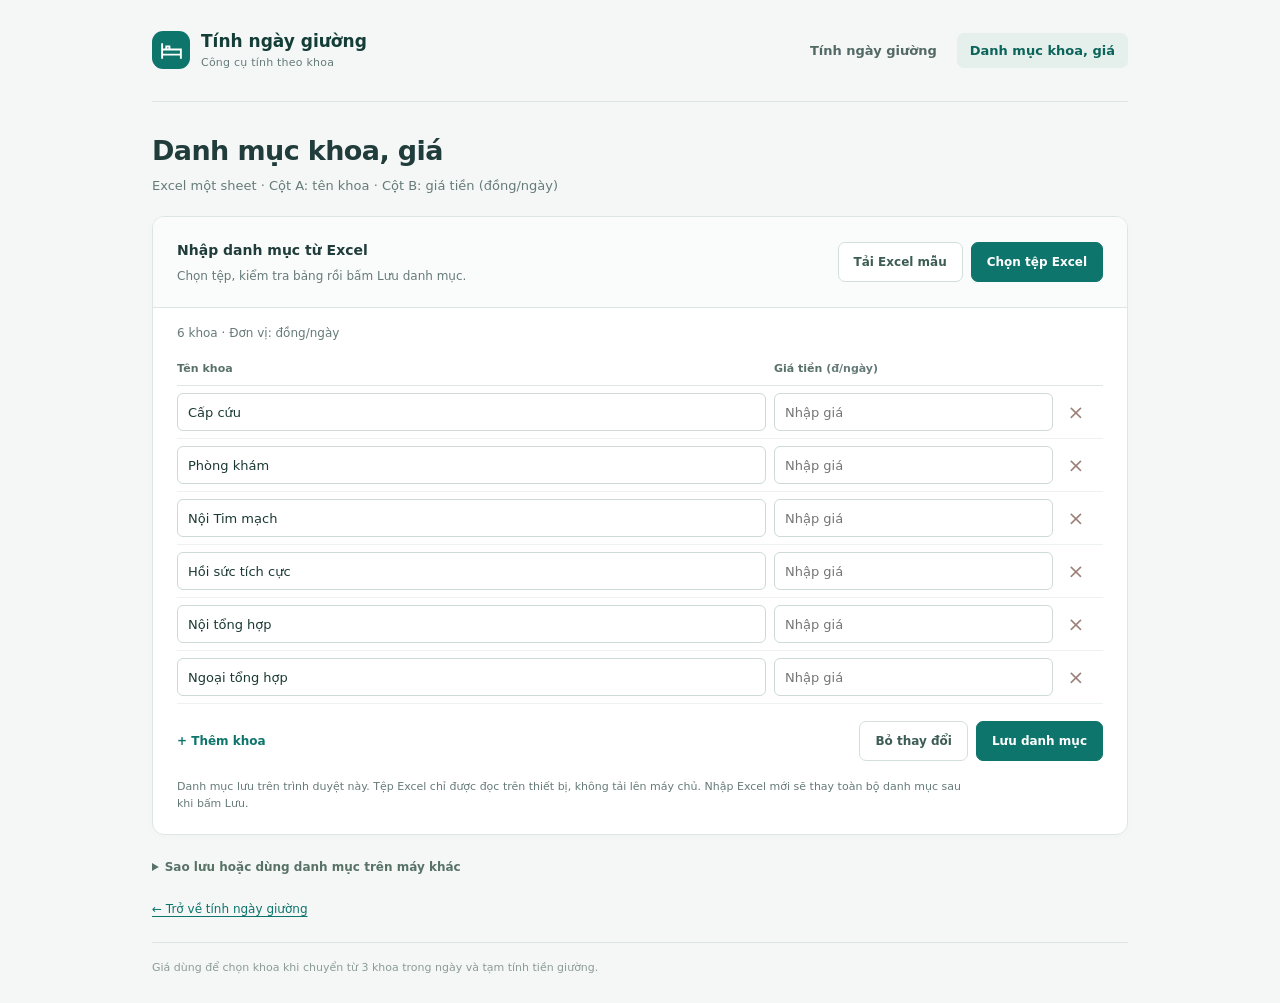
==== danhmuc.html @ 69808737 "Add files via upload" ====
<!doctype html>
<html lang="vi">
<head>
  <meta charset="utf-8"><meta name="viewport" content="width=device-width, initial-scale=1"><meta name="theme-color" content="#0d756b">
  <title>Danh mục khoa, giá · Tính ngày giường</title>
  <link rel="stylesheet" href="style.css">
  <script defer src="danh-muc.js"></script><script defer src="catalog.js"></script>
  <script defer src="xlsx.full.min.js"></script><script defer src="catalog-page.js"></script>
</head>
<body>
<div class="shell">
  <header class="header"><a class="brand" href="index.html"><span class="brand-mark" aria-hidden="true"><svg viewBox="0 0 24 24" fill="none" stroke="currentColor" stroke-width="1.8"><path d="M3 5v15m18-9v9M3 16h18M3 11h18v5M7 8h3v3H7z"/></svg></span><span>Tính ngày giường<small>Công cụ tính theo khoa</small></span></a><nav aria-label="Trang"><a href="index.html">Tính ngày giường</a><a href="danhmuc.html" aria-current="page">Danh mục khoa, giá</a></nav></header>
  <main>
    <div class="page-title"><div><h1>Danh mục khoa, giá</h1><p>Excel một sheet · Cột A: tên khoa · Cột B: giá tiền (đồng/ngày)</p></div></div>
    <section class="card catalog-card" aria-label="Cập nhật danh mục">
      <div class="import-bar"><div><strong>Nhập danh mục từ Excel</strong><p class="muted small">Chọn tệp, kiểm tra bảng rồi bấm Lưu danh mục.</p></div><div class="actions"><button class="btn" id="templateBtn" type="button">Tải Excel mẫu</button><label class="btn primary file-btn" for="excelFile">Chọn tệp Excel<input class="sr-only" id="excelFile" type="file" accept=".xlsx,.xls"></label></div></div>
      <div id="catalogMessage" class="notice" role="status" hidden></div>
      <div class="catalog-info"><span id="catalogCount" class="muted small"></span><span id="unsaved" class="pill warning-pill" hidden>Chưa lưu</span></div>
      <form id="catalogForm" novalidate>
        <table class="catalog-table"><colgroup><col><col class="price-col"><col class="delete-col"></colgroup><thead><tr><th scope="col">Tên khoa</th><th scope="col">Giá tiền <span class="muted">(đ/ngày)</span></th><th><span class="sr-only">Xóa</span></th></tr></thead><tbody id="catalogRows"></tbody></table>
        <div class="catalog-actions"><button type="button" class="text-btn" id="addWardBtn">+ Thêm khoa</button><div class="actions"><button type="button" class="btn" id="revertBtn">Bỏ thay đổi</button><button type="submit" class="btn primary" id="saveCatalogBtn">Lưu danh mục</button></div></div>
      </form>
      <p class="small muted storage-note">Danh mục lưu trên trình duyệt này. Tệp Excel chỉ được đọc trên thiết bị, không tải lên máy chủ. Nhập Excel mới sẽ thay toàn bộ danh mục sau khi bấm Lưu.</p>
    </section>
    <details class="rules sharing"><summary>Sao lưu hoặc dùng danh mục trên máy khác</summary><p>Đổi máy: xuất Excel rồi nhập lại trên máy mới. Muốn mọi người dùng chung trên GitHub Pages: tải “danh-muc.js” và thay tệp cùng tên ở thư mục gốc của repository. Khi cập nhật bản dùng chung, các bản lưu dựa trên danh mục gốc cũ sẽ dùng bản mới.</p><div class="actions"><button id="exportBtn" class="btn small-btn" type="button">Xuất Excel</button><button id="sharedBtn" class="btn small-btn" type="button">Tải danh-muc.js dùng chung</button></div></details>
    <div class="back-row"><a href="index.html">← Trở về tính ngày giường</a></div>
  </main>
  <footer>Giá dùng để chọn khoa khi chuyển từ 3 khoa trong ngày và tạm tính tiền giường.</footer>
</div>
<noscript><p class="notice error">Hãy bật JavaScript để sử dụng trang danh mục.</p></noscript>
</body>
</html>
---- style.css ----
:root{font-family:system-ui,-apple-system,BlinkMacSystemFont,"Segoe UI",sans-serif;color:#203d3b;background:#f5f7f7;font-synthesis:none;--accent:#0d756b;--border:#dce6e4;--muted:#667b78;--soft:#edf6f3;--error:#9f3535}*{box-sizing:border-box}body{margin:0;font-size:15px;line-height:1.5}button,input,select{font:inherit}button,a,input,select{touch-action:manipulation}a{color:var(--accent);text-underline-offset:3px}button{cursor:pointer}[hidden]{display:none!important}.shell{max-width:1040px;margin:0 auto;padding:0 32px}.header{min-height:102px;display:flex;align-items:center;justify-content:space-between;gap:24px;border-bottom:1px solid var(--border)}.brand{display:flex;align-items:center;gap:11px;color:#143d37;text-decoration:none;font-weight:750;font-size:17px;line-height:1.3}.brand small{display:block;color:var(--muted);font-size:11px;font-weight:500;margin-top:4px;letter-spacing:.02em}.brand-mark{display:grid;place-items:center;background:var(--accent);color:white;width:38px;height:38px;border-radius:11px}.brand svg{width:25px;height:25px}.header nav{display:flex;gap:7px;align-items:center;flex-wrap:wrap}.header nav a{text-decoration:none;color:#536966;padding:8px 13px;border-radius:7px;font-size:13px;font-weight:650}.header nav a[aria-current]{background:#e5f0ec;color:#0b645a}main{padding:32px 0 0}.page-title{display:flex;align-items:center;justify-content:space-between;gap:12px;margin-bottom:21px}h1{font-size:27px;letter-spacing:-.6px;line-height:1.25;margin:0 0 8px;font-weight:750}h2{font-size:15px;margin:0;font-weight:750}p{margin:0}.page-title p{font-size:13px;color:var(--muted)}.pill{display:inline-block;background:#e7eeed;color:#526c66;border-radius:5px;padding:4px 9px;font-size:11px;white-space:nowrap;font-weight:650}.card{border:1px solid var(--border);border-radius:12px;background:#fff;box-shadow:0 3px 10px #143d3704;overflow:hidden}.section-head{padding:17px 24px;display:flex;justify-content:space-between;align-items:center;border-bottom:1px solid var(--border);gap:10px}.check{display:flex;gap:8px;align-items:center;color:#516d66;font-size:13px;cursor:pointer}.check input{width:16px;height:16px;accent-color:var(--accent)}.time-grid{display:grid;grid-template-columns:minmax(260px,1.65fr) minmax(115px,.8fr) minmax(155px,1fr);column-gap:20px;padding-left:24px;padding-right:24px}.grid-head{background:#fbfcfc;color:#6a7e79;font-size:11px;font-weight:650;padding-top:9px;padding-bottom:9px;letter-spacing:.04em}.time-row{align-items:center;padding-top:17px;padding-bottom:17px;border-bottom:1px solid #e7edeb;min-height:92px}.row-name{display:flex;align-items:flex-start;flex-direction:column;gap:5px;min-width:0}.row-name>label{font-weight:650;font-size:14px}.row-name small{font-weight:450;color:var(--muted)}.row-name select{max-width:100%;width:100%;font-size:13px;padding:8px 29px 8px 11px;min-height:37px}.row-name .origin-label{display:flex;align-items:center;gap:6px}.origin-label select{display:inline-block;width:auto;font-weight:650;padding-left:8px;background-color:#f4f8f6;min-height:34px}.ward-label{width:100%}.ward-label select{font-weight:450}.date-field{display:block;min-width:0}.date-field>span{display:none}.date-field input{min-width:0;width:100%;font-size:14px;font-variant-numeric:tabular-nums}input,select{color:#1b3933;border:1px solid #cddad6;border-radius:6px;background:#fff;padding:9px 10px;min-height:42px;outline-offset:3px}input:focus-visible,select:focus-visible,button:focus-visible,a:focus-visible,summary:focus-visible,.file-btn:focus-within{outline:3px solid #63b9a7;outline-offset:2px}input:disabled,select:disabled{background:#f1f4f2}input:invalid:not(:placeholder-shown){box-shadow:none}.small{font-size:12px}.muted{color:var(--muted)}.form-bottom{padding:19px 24px;display:flex;align-items:flex-end;justify-content:space-between;gap:22px}.status-field{display:flex;flex-direction:column;gap:5px;max-width:390px;flex:1;font-size:11px;color:var(--muted);font-weight:650}.status-field select{font-size:12px;min-height:40px;max-width:100%}.actions{display:flex;gap:8px;align-items:center;flex-wrap:wrap}.btn{display:inline-flex;align-items:center;justify-content:center;gap:12px;border:1px solid #d3dfdb;background:#fff;color:#3d5d54;padding:9px 15px;border-radius:7px;min-height:40px;font-size:12px;font-weight:650;text-decoration:none;white-space:nowrap}.btn:hover{background:#f3f7f5;border-color:#a9c2b9}.btn.primary{border-color:var(--accent);background:var(--accent);color:white}.btn.primary:hover{background:#086458}.btn:disabled{cursor:wait;opacity:.55}.small-btn{font-size:11px;min-height:33px;padding:6px 11px}.notice{margin:16px 24px;padding:11px 13px;border-radius:7px;background:var(--soft);border:1px solid #d6e8e0;color:#256954;font-size:12px;white-space:pre-line}.notice.error{background:#fff2f0;border-color:#f2d5d1;color:var(--error)}.notice.warning{background:#fff9eb;border-color:#eedfbb;color:#825f1f}.notice a{color:inherit;font-weight:650}#catalogNotice{margin:0 0 16px}.result-card{margin-top:20px;scroll-margin-top:16px}.result-heading{display:flex;justify-content:space-between;align-items:center;padding:20px 24px 14px;gap:16px}.result-heading h2{font-size:17px;margin-bottom:4px}.total{display:flex;align-items:baseline;gap:8px;white-space:nowrap}.total strong{font-size:34px;color:var(--accent);font-weight:750;line-height:1}.total span{font-size:12px;color:var(--muted)}.total-reason{padding:0 24px 17px;color:#576c63;font-size:12px}.result-table{border-collapse:collapse;width:100%;font-size:12px;table-layout:fixed}.result-table th{font-size:10px;letter-spacing:.05em;text-transform:uppercase;font-weight:650;text-align:left;padding:10px 24px;background:#f3f8f5;color:#688177;border-top:1px solid var(--border);border-bottom:1px solid var(--border)}.result-table th:first-child{width:29%}.result-table th:nth-child(2){width:19%}.result-table td{padding:13px 24px;border-bottom:1px solid #e6edeb;vertical-align:top;overflow-wrap:anywhere}.result-table td:nth-child(1){font-weight:650;color:#2e4a41}.result-table td:nth-child(2){color:#0e705d;font-weight:750;white-space:normal}.result-table td:nth-child(3){color:#647970;font-size:12px}.result-table .pending-number{color:#8b671f}.result-table td small{display:block;font-size:10px;margin-top:3px;color:var(--muted);font-weight:450}.result-bottom{padding:14px 24px;display:flex;align-items:center;justify-content:space-between;gap:18px}.result-bottom p{max-width:65%}#copyStatus{margin:0 24px 12px;color:var(--accent)}.detail-box{margin:0 24px 17px;border-top:1px dashed var(--border);padding-top:12px}summary{cursor:pointer;font-size:12px;font-weight:600;color:#587268}details[open]>summary{margin-bottom:12px}.table-scroll{overflow-x:auto}.day-table{border-collapse:collapse;font-size:10px;width:100%;min-width:640px}.day-table th{text-align:left;color:var(--muted);font-weight:600}.day-table td,.day-table th{padding:7px 8px;border-bottom:1px solid var(--border);vertical-align:top}.day-table td:last-child{max-width:350px}.rules{margin:23px 0;color:var(--muted);font-size:12px}.rules p{margin:10px 0;line-height:1.75}.rules .actions{margin-top:12px}footer{border-top:1px solid var(--border);padding:17px 0 26px;color:#8b9b95;font-size:11px}.import-bar{display:flex;align-items:center;justify-content:space-between;gap:20px;padding:22px 24px;border-bottom:1px solid var(--border);background:#fafcfb}.import-bar strong{font-size:14px}.import-bar p{margin-top:5px}.file-btn{cursor:pointer;position:relative}.catalog-info{padding:15px 24px 10px;display:flex;justify-content:space-between;align-items:center;min-height:45px}.warning-pill{background:#fff5dc;color:#916c1f}.catalog-table{border-collapse:collapse;width:calc(100% - 48px);margin:0 24px;table-layout:fixed}.catalog-table th{text-align:left;font-size:11px;color:#587268;font-weight:650;padding:8px 8px 8px 0;border-bottom:1px solid var(--border)}.catalog-table td{padding:7px 8px 7px 0;border-bottom:1px solid #edf1ef}.catalog-table input{width:100%;min-width:0;font-size:13px;min-height:38px;padding:8px 10px}.price-col{width:31%}.delete-col{width:42px}.delete-btn{border:0;background:transparent;color:#9a8078;font-size:20px;min-width:30px;min-height:36px;border-radius:5px}.delete-btn:hover{background:#fff0ec;color:#9c3f2e}.catalog-actions{display:flex;justify-content:space-between;gap:15px;padding:17px 24px 18px;align-items:center}.text-btn{background:none;border:0;padding:7px 0;color:var(--accent);font-size:12px;font-weight:650}.storage-note{padding:0 24px 22px;font-size:11px;max-width:850px}.back-row{margin:24px 0;font-size:12px}.sr-only{position:absolute!important;width:1px;height:1px;padding:0;margin:-1px;overflow:hidden;clip:rect(0,0,0,0);white-space:nowrap;border:0}.error-row input{border-color:#c77463}
@media(max-width:720px){.shell{padding:0 18px}.header{min-height:unset;padding:20px 0 14px;flex-direction:column;align-items:flex-start;gap:17px}.header nav{width:100%;gap:5px}.header nav a{flex:1;text-align:center;font-size:12px;padding:9px 7px}.brand{font-size:16px}.brand small{font-size:10px}.brand-mark{width:34px;height:34px;border-radius:9px}main{padding-top:24px}h1{font-size:24px}.page-title{margin-bottom:18px}.page-title p{font-size:12px}.page-title .pill{display:none}.section-head{padding:15px 17px}.check{font-size:11px}.time-grid{padding-left:17px;padding-right:17px;column-gap:10px;grid-template-columns:minmax(100px,.8fr) minmax(165px,1.2fr)}.grid-head{display:none}.time-row{padding-top:17px;padding-bottom:17px;row-gap:11px}.row-name{grid-column:1 / -1;display:flex;flex-direction:row;flex-wrap:wrap;align-items:center;gap:8px}.row-name>label{font-size:13px}.row-name>select,.ward-label{width:auto;flex:1;min-width:140px;max-width:100%}.row-name select{font-size:12px}.row-name>.muted{font-size:10px}.date-field>span{display:block;color:var(--muted);font-size:10px;margin-bottom:5px}.date-field input{font-size:13px;min-height:43px;padding:8px}.form-bottom{padding:17px;flex-direction:column;align-items:stretch;gap:16px}.status-field{max-width:100%}.form-bottom>.actions{justify-content:flex-end}.form-bottom .primary{flex:1}.notice{margin:12px 17px}.result-heading{padding:18px 17px 12px}.result-heading h2{font-size:16px}.result-heading .small{font-size:10px}.total{gap:5px}.total strong{font-size:30px}.total span{font-size:10px}.total-reason{padding:0 17px 15px;font-size:11px}.result-table th{padding:9px 10px;font-size:9px}.result-table th:first-child{padding-left:17px;width:27%}.result-table th:nth-child(2){width:24%}.result-table td{padding:12px 10px;font-size:11px}.result-table td:first-child{padding-left:17px}.result-table td:nth-child(3){padding-right:17px;font-size:10px}.result-table td small{font-size:9px}.result-bottom{padding:15px 17px;flex-wrap:wrap;gap:12px}.result-bottom p{max-width:100%;font-size:10px}.result-bottom .actions{margin-left:auto}.detail-box{margin:0 17px 16px}#copyStatus{margin-left:17px}.rules{font-size:11px;line-height:1.7}.import-bar{padding:18px 17px;flex-direction:column;align-items:stretch;gap:13px}.import-bar .actions{flex-wrap:nowrap}.import-bar .actions>*{flex:1}.import-bar .btn{font-size:11px;padding:9px 11px}.catalog-info{padding:14px 17px 8px}.catalog-table{width:calc(100% - 34px);margin:0 17px}.catalog-table th{font-size:10px}.catalog-table th .muted{display:block;font-size:9px}.catalog-table input{font-size:12px;padding:8px}.price-col{width:34%}.delete-col{width:29px}.delete-btn{min-width:24px}.catalog-actions{padding:16px 17px;gap:8px}.catalog-actions .btn{padding:8px 11px;font-size:11px}.storage-note{padding:0 17px 18px;font-size:10px}footer{font-size:10px}.back-row{font-size:11px}}
@media print{body{background:#fff;color:#000;font-size:11px}.shell{max-width:100%;padding:0}.header{padding:0 0 12px;min-height:60px}.header nav,.page-title .pill,.check,.form-bottom .actions,.result-bottom .actions,.rules,footer,#copyStatus,.notice.error{display:none!important}main{padding-top:15px}.page-title{margin-bottom:12px}h1{font-size:22px}.card{box-shadow:none;border-radius:0;break-inside:avoid}.section-head{padding:10px 14px}.time-row{min-height:65px;padding-top:10px;padding-bottom:10px}.time-grid{padding-left:14px;padding-right:14px;grid-template-columns:1.65fr .8fr 1fr}.date-field>span{display:none}input,select{border:0;padding:3px!important;min-height:25px!important;color:#000!important;background:#fff!important;appearance:none}.form-bottom{padding:10px 14px;display:block}.status-field{max-width:100%}.row-name select{font-size:12px}.result-card{margin-top:15px}.result-heading{padding:12px 14px}.total-reason{padding-left:14px}.result-table th,.result-table td{padding:8px 14px}.result-bottom{padding:10px 14px}.detail-box{margin:0 14px 12px}.day-table{min-width:0}.table-scroll{overflow:visible}.day-table td,.day-table th{font-size:9px}.brand-mark{print-color-adjust:exact}.notice.warning{print-color-adjust:exact}.grid-head{display:grid}}
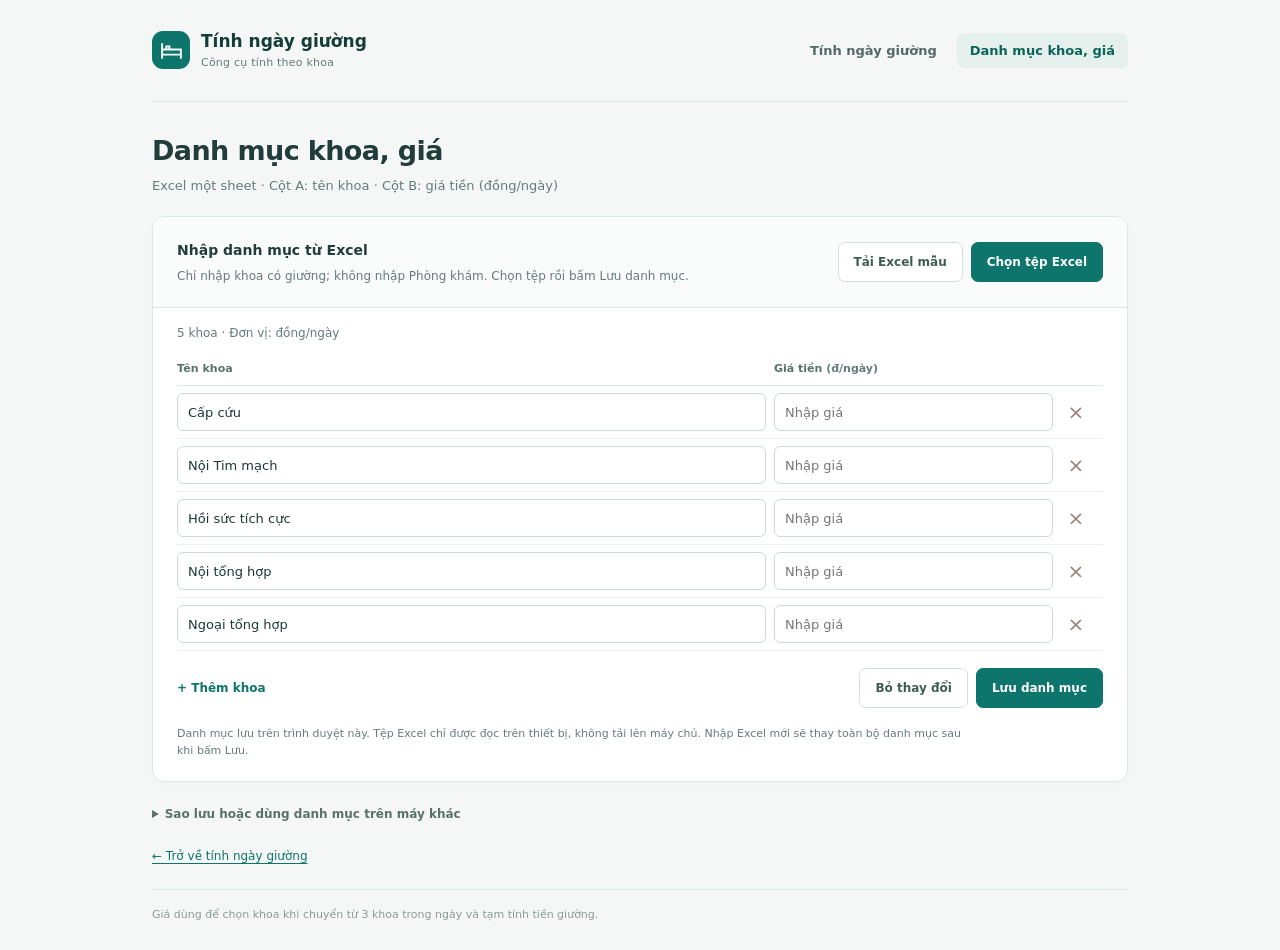
==== commit 1b56ebb0: "Add files via upload" ====
--- a/danhmuc.html
+++ b/danhmuc.html
@@ -3,9 +3,9 @@
 <head>
   <meta charset="utf-8"><meta name="viewport" content="width=device-width, initial-scale=1"><meta name="theme-color" content="#0d756b">
   <title>Danh mục khoa, giá · Tính ngày giường</title>
-  <link rel="stylesheet" href="style.css">
-  <script defer src="danh-muc.js"></script><script defer src="catalog.js"></script>
-  <script defer src="xlsx.full.min.js"></script><script defer src="catalog-page.js"></script>
+  <link rel="stylesheet" href="style.css?v=2.1.0">
+  <script defer src="danh-muc.js?v=2.1.0"></script><script defer src="catalog.js?v=2.1.0"></script>
+  <script defer src="xlsx.full.min.js?v=2.1.0"></script><script defer src="catalog-page.js?v=2.1.0"></script>
 </head>
 <body>
 <div class="shell">
@@ -13,7 +13,7 @@
   <main>
     <div class="page-title"><div><h1>Danh mục khoa, giá</h1><p>Excel một sheet · Cột A: tên khoa · Cột B: giá tiền (đồng/ngày)</p></div></div>
     <section class="card catalog-card" aria-label="Cập nhật danh mục">
-      <div class="import-bar"><div><strong>Nhập danh mục từ Excel</strong><p class="muted small">Chọn tệp, kiểm tra bảng rồi bấm Lưu danh mục.</p></div><div class="actions"><button class="btn" id="templateBtn" type="button">Tải Excel mẫu</button><label class="btn primary file-btn" for="excelFile">Chọn tệp Excel<input class="sr-only" id="excelFile" type="file" accept=".xlsx,.xls"></label></div></div>
+      <div class="import-bar"><div><strong>Nhập danh mục từ Excel</strong><p class="muted small">Chỉ nhập khoa có giường; không nhập Phòng khám. Chọn tệp rồi bấm Lưu danh mục.</p></div><div class="actions"><button class="btn" id="templateBtn" type="button">Tải Excel mẫu</button><label class="btn primary file-btn" for="excelFile">Chọn tệp Excel<input class="sr-only" id="excelFile" type="file" accept=".xlsx,.xls"></label></div></div>
       <div id="catalogMessage" class="notice" role="status" hidden></div>
       <div class="catalog-info"><span id="catalogCount" class="muted small"></span><span id="unsaved" class="pill warning-pill" hidden>Chưa lưu</span></div>
       <form id="catalogForm" novalidate>
--- a/style.css
+++ b/style.css
@@ -1,3 +1,5 @@
 :root{font-family:system-ui,-apple-system,BlinkMacSystemFont,"Segoe UI",sans-serif;color:#203d3b;background:#f5f7f7;font-synthesis:none;--accent:#0d756b;--border:#dce6e4;--muted:#667b78;--soft:#edf6f3;--error:#9f3535}*{box-sizing:border-box}body{margin:0;font-size:15px;line-height:1.5}button,input,select{font:inherit}button,a,input,select{touch-action:manipulation}a{color:var(--accent);text-underline-offset:3px}button{cursor:pointer}[hidden]{display:none!important}.shell{max-width:1040px;margin:0 auto;padding:0 32px}.header{min-height:102px;display:flex;align-items:center;justify-content:space-between;gap:24px;border-bottom:1px solid var(--border)}.brand{display:flex;align-items:center;gap:11px;color:#143d37;text-decoration:none;font-weight:750;font-size:17px;line-height:1.3}.brand small{display:block;color:var(--muted);font-size:11px;font-weight:500;margin-top:4px;letter-spacing:.02em}.brand-mark{display:grid;place-items:center;background:var(--accent);color:white;width:38px;height:38px;border-radius:11px}.brand svg{width:25px;height:25px}.header nav{display:flex;gap:7px;align-items:center;flex-wrap:wrap}.header nav a{text-decoration:none;color:#536966;padding:8px 13px;border-radius:7px;font-size:13px;font-weight:650}.header nav a[aria-current]{background:#e5f0ec;color:#0b645a}main{padding:32px 0 0}.page-title{display:flex;align-items:center;justify-content:space-between;gap:12px;margin-bottom:21px}h1{font-size:27px;letter-spacing:-.6px;line-height:1.25;margin:0 0 8px;font-weight:750}h2{font-size:15px;margin:0;font-weight:750}p{margin:0}.page-title p{font-size:13px;color:var(--muted)}.pill{display:inline-block;background:#e7eeed;color:#526c66;border-radius:5px;padding:4px 9px;font-size:11px;white-space:nowrap;font-weight:650}.card{border:1px solid var(--border);border-radius:12px;background:#fff;box-shadow:0 3px 10px #143d3704;overflow:hidden}.section-head{padding:17px 24px;display:flex;justify-content:space-between;align-items:center;border-bottom:1px solid var(--border);gap:10px}.check{display:flex;gap:8px;align-items:center;color:#516d66;font-size:13px;cursor:pointer}.check input{width:16px;height:16px;accent-color:var(--accent)}.time-grid{display:grid;grid-template-columns:minmax(260px,1.65fr) minmax(115px,.8fr) minmax(155px,1fr);column-gap:20px;padding-left:24px;padding-right:24px}.grid-head{background:#fbfcfc;color:#6a7e79;font-size:11px;font-weight:650;padding-top:9px;padding-bottom:9px;letter-spacing:.04em}.time-row{align-items:center;padding-top:17px;padding-bottom:17px;border-bottom:1px solid #e7edeb;min-height:92px}.row-name{display:flex;align-items:flex-start;flex-direction:column;gap:5px;min-width:0}.row-name>label{font-weight:650;font-size:14px}.row-name small{font-weight:450;color:var(--muted)}.row-name select{max-width:100%;width:100%;font-size:13px;padding:8px 29px 8px 11px;min-height:37px}.row-name .origin-label{display:flex;align-items:center;gap:6px}.origin-label select{display:inline-block;width:auto;font-weight:650;padding-left:8px;background-color:#f4f8f6;min-height:34px}.ward-label{width:100%}.ward-label select{font-weight:450}.date-field{display:block;min-width:0}.date-field>span{display:none}.date-field input{min-width:0;width:100%;font-size:14px;font-variant-numeric:tabular-nums}input,select{color:#1b3933;border:1px solid #cddad6;border-radius:6px;background:#fff;padding:9px 10px;min-height:42px;outline-offset:3px}input:focus-visible,select:focus-visible,button:focus-visible,a:focus-visible,summary:focus-visible,.file-btn:focus-within{outline:3px solid #63b9a7;outline-offset:2px}input:disabled,select:disabled{background:#f1f4f2}input:invalid:not(:placeholder-shown){box-shadow:none}.small{font-size:12px}.muted{color:var(--muted)}.form-bottom{padding:19px 24px;display:flex;align-items:flex-end;justify-content:space-between;gap:22px}.status-field{display:flex;flex-direction:column;gap:5px;max-width:390px;flex:1;font-size:11px;color:var(--muted);font-weight:650}.status-field select{font-size:12px;min-height:40px;max-width:100%}.actions{display:flex;gap:8px;align-items:center;flex-wrap:wrap}.btn{display:inline-flex;align-items:center;justify-content:center;gap:12px;border:1px solid #d3dfdb;background:#fff;color:#3d5d54;padding:9px 15px;border-radius:7px;min-height:40px;font-size:12px;font-weight:650;text-decoration:none;white-space:nowrap}.btn:hover{background:#f3f7f5;border-color:#a9c2b9}.btn.primary{border-color:var(--accent);background:var(--accent);color:white}.btn.primary:hover{background:#086458}.btn:disabled{cursor:wait;opacity:.55}.small-btn{font-size:11px;min-height:33px;padding:6px 11px}.notice{margin:16px 24px;padding:11px 13px;border-radius:7px;background:var(--soft);border:1px solid #d6e8e0;color:#256954;font-size:12px;white-space:pre-line}.notice.error{background:#fff2f0;border-color:#f2d5d1;color:var(--error)}.notice.warning{background:#fff9eb;border-color:#eedfbb;color:#825f1f}.notice a{color:inherit;font-weight:650}#catalogNotice{margin:0 0 16px}.result-card{margin-top:20px;scroll-margin-top:16px}.result-heading{display:flex;justify-content:space-between;align-items:center;padding:20px 24px 14px;gap:16px}.result-heading h2{font-size:17px;margin-bottom:4px}.total{display:flex;align-items:baseline;gap:8px;white-space:nowrap}.total strong{font-size:34px;color:var(--accent);font-weight:750;line-height:1}.total span{font-size:12px;color:var(--muted)}.total-reason{padding:0 24px 17px;color:#576c63;font-size:12px}.result-table{border-collapse:collapse;width:100%;font-size:12px;table-layout:fixed}.result-table th{font-size:10px;letter-spacing:.05em;text-transform:uppercase;font-weight:650;text-align:left;padding:10px 24px;background:#f3f8f5;color:#688177;border-top:1px solid var(--border);border-bottom:1px solid var(--border)}.result-table th:first-child{width:29%}.result-table th:nth-child(2){width:19%}.result-table td{padding:13px 24px;border-bottom:1px solid #e6edeb;vertical-align:top;overflow-wrap:anywhere}.result-table td:nth-child(1){font-weight:650;color:#2e4a41}.result-table td:nth-child(2){color:#0e705d;font-weight:750;white-space:normal}.result-table td:nth-child(3){color:#647970;font-size:12px}.result-table .pending-number{color:#8b671f}.result-table td small{display:block;font-size:10px;margin-top:3px;color:var(--muted);font-weight:450}.result-bottom{padding:14px 24px;display:flex;align-items:center;justify-content:space-between;gap:18px}.result-bottom p{max-width:65%}#copyStatus{margin:0 24px 12px;color:var(--accent)}.detail-box{margin:0 24px 17px;border-top:1px dashed var(--border);padding-top:12px}summary{cursor:pointer;font-size:12px;font-weight:600;color:#587268}details[open]>summary{margin-bottom:12px}.table-scroll{overflow-x:auto}.day-table{border-collapse:collapse;font-size:10px;width:100%;min-width:640px}.day-table th{text-align:left;color:var(--muted);font-weight:600}.day-table td,.day-table th{padding:7px 8px;border-bottom:1px solid var(--border);vertical-align:top}.day-table td:last-child{max-width:350px}.rules{margin:23px 0;color:var(--muted);font-size:12px}.rules p{margin:10px 0;line-height:1.75}.rules .actions{margin-top:12px}footer{border-top:1px solid var(--border);padding:17px 0 26px;color:#8b9b95;font-size:11px}.import-bar{display:flex;align-items:center;justify-content:space-between;gap:20px;padding:22px 24px;border-bottom:1px solid var(--border);background:#fafcfb}.import-bar strong{font-size:14px}.import-bar p{margin-top:5px}.file-btn{cursor:pointer;position:relative}.catalog-info{padding:15px 24px 10px;display:flex;justify-content:space-between;align-items:center;min-height:45px}.warning-pill{background:#fff5dc;color:#916c1f}.catalog-table{border-collapse:collapse;width:calc(100% - 48px);margin:0 24px;table-layout:fixed}.catalog-table th{text-align:left;font-size:11px;color:#587268;font-weight:650;padding:8px 8px 8px 0;border-bottom:1px solid var(--border)}.catalog-table td{padding:7px 8px 7px 0;border-bottom:1px solid #edf1ef}.catalog-table input{width:100%;min-width:0;font-size:13px;min-height:38px;padding:8px 10px}.price-col{width:31%}.delete-col{width:42px}.delete-btn{border:0;background:transparent;color:#9a8078;font-size:20px;min-width:30px;min-height:36px;border-radius:5px}.delete-btn:hover{background:#fff0ec;color:#9c3f2e}.catalog-actions{display:flex;justify-content:space-between;gap:15px;padding:17px 24px 18px;align-items:center}.text-btn{background:none;border:0;padding:7px 0;color:var(--accent);font-size:12px;font-weight:650}.storage-note{padding:0 24px 22px;font-size:11px;max-width:850px}.back-row{margin:24px 0;font-size:12px}.sr-only{position:absolute!important;width:1px;height:1px;padding:0;margin:-1px;overflow:hidden;clip:rect(0,0,0,0);white-space:nowrap;border:0}.error-row input{border-color:#c77463}
 @media(max-width:720px){.shell{padding:0 18px}.header{min-height:unset;padding:20px 0 14px;flex-direction:column;align-items:flex-start;gap:17px}.header nav{width:100%;gap:5px}.header nav a{flex:1;text-align:center;font-size:12px;padding:9px 7px}.brand{font-size:16px}.brand small{font-size:10px}.brand-mark{width:34px;height:34px;border-radius:9px}main{padding-top:24px}h1{font-size:24px}.page-title{margin-bottom:18px}.page-title p{font-size:12px}.page-title .pill{display:none}.section-head{padding:15px 17px}.check{font-size:11px}.time-grid{padding-left:17px;padding-right:17px;column-gap:10px;grid-template-columns:minmax(100px,.8fr) minmax(165px,1.2fr)}.grid-head{display:none}.time-row{padding-top:17px;padding-bottom:17px;row-gap:11px}.row-name{grid-column:1 / -1;display:flex;flex-direction:row;flex-wrap:wrap;align-items:center;gap:8px}.row-name>label{font-size:13px}.row-name>select,.ward-label{width:auto;flex:1;min-width:140px;max-width:100%}.row-name select{font-size:12px}.row-name>.muted{font-size:10px}.date-field>span{display:block;color:var(--muted);font-size:10px;margin-bottom:5px}.date-field input{font-size:13px;min-height:43px;padding:8px}.form-bottom{padding:17px;flex-direction:column;align-items:stretch;gap:16px}.status-field{max-width:100%}.form-bottom>.actions{justify-content:flex-end}.form-bottom .primary{flex:1}.notice{margin:12px 17px}.result-heading{padding:18px 17px 12px}.result-heading h2{font-size:16px}.result-heading .small{font-size:10px}.total{gap:5px}.total strong{font-size:30px}.total span{font-size:10px}.total-reason{padding:0 17px 15px;font-size:11px}.result-table th{padding:9px 10px;font-size:9px}.result-table th:first-child{padding-left:17px;width:27%}.result-table th:nth-child(2){width:24%}.result-table td{padding:12px 10px;font-size:11px}.result-table td:first-child{padding-left:17px}.result-table td:nth-child(3){padding-right:17px;font-size:10px}.result-table td small{font-size:9px}.result-bottom{padding:15px 17px;flex-wrap:wrap;gap:12px}.result-bottom p{max-width:100%;font-size:10px}.result-bottom .actions{margin-left:auto}.detail-box{margin:0 17px 16px}#copyStatus{margin-left:17px}.rules{font-size:11px;line-height:1.7}.import-bar{padding:18px 17px;flex-direction:column;align-items:stretch;gap:13px}.import-bar .actions{flex-wrap:nowrap}.import-bar .actions>*{flex:1}.import-bar .btn{font-size:11px;padding:9px 11px}.catalog-info{padding:14px 17px 8px}.catalog-table{width:calc(100% - 34px);margin:0 17px}.catalog-table th{font-size:10px}.catalog-table th .muted{display:block;font-size:9px}.catalog-table input{font-size:12px;padding:8px}.price-col{width:34%}.delete-col{width:29px}.delete-btn{min-width:24px}.catalog-actions{padding:16px 17px;gap:8px}.catalog-actions .btn{padding:8px 11px;font-size:11px}.storage-note{padding:0 17px 18px;font-size:10px}footer{font-size:10px}.back-row{font-size:11px}}
 @media print{body{background:#fff;color:#000;font-size:11px}.shell{max-width:100%;padding:0}.header{padding:0 0 12px;min-height:60px}.header nav,.page-title .pill,.check,.form-bottom .actions,.result-bottom .actions,.rules,footer,#copyStatus,.notice.error{display:none!important}main{padding-top:15px}.page-title{margin-bottom:12px}h1{font-size:22px}.card{box-shadow:none;border-radius:0;break-inside:avoid}.section-head{padding:10px 14px}.time-row{min-height:65px;padding-top:10px;padding-bottom:10px}.time-grid{padding-left:14px;padding-right:14px;grid-template-columns:1.65fr .8fr 1fr}.date-field>span{display:none}input,select{border:0;padding:3px!important;min-height:25px!important;color:#000!important;background:#fff!important;appearance:none}.form-bottom{padding:10px 14px;display:block}.status-field{max-width:100%}.row-name select{font-size:12px}.result-card{margin-top:15px}.result-heading{padding:12px 14px}.total-reason{padding-left:14px}.result-table th,.result-table td{padding:8px 14px}.result-bottom{padding:10px 14px}.detail-box{margin:0 14px 12px}.day-table{min-width:0}.table-scroll{overflow:visible}.day-table td,.day-table th{font-size:9px}.brand-mark{print-color-adjust:exact}.notice.warning{print-color-adjust:exact}.grid-head{display:grid}}
+
+.clock-hint{padding:9px 24px;color:var(--muted);font-size:11px;border-bottom:1px solid var(--border);background:#fbfcfc}.clock-input{font-variant-numeric:tabular-nums;letter-spacing:.04em}.clock-input::placeholder{color:#8a9c95;letter-spacing:.03em}@media(max-width:720px){.clock-hint{padding:9px 17px;font-size:10px}}@media print{.clock-hint{display:none}}
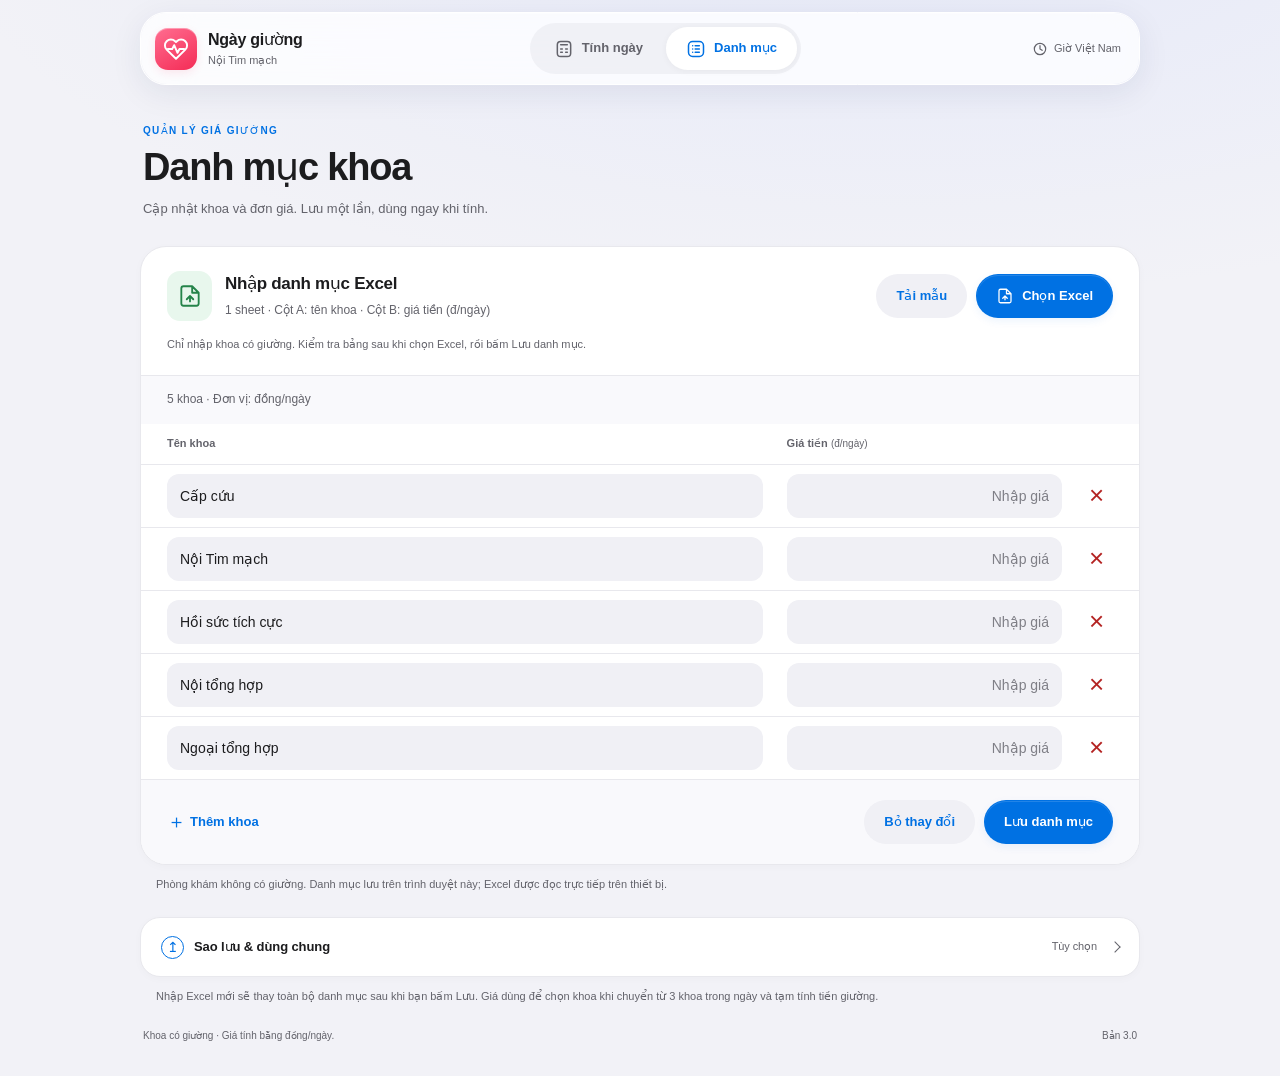
==== commit 3fddb8f3: "Add files via upload" ====
--- a/danhmuc.html
+++ b/danhmuc.html
@@ -1,31 +1,58 @@
 <!doctype html>
 <html lang="vi">
 <head>
-  <meta charset="utf-8"><meta name="viewport" content="width=device-width, initial-scale=1"><meta name="theme-color" content="#0d756b">
-  <title>Danh mục khoa, giá · Tính ngày giường</title>
-  <link rel="stylesheet" href="style.css?v=2.1.0">
-  <script defer src="danh-muc.js?v=2.1.0"></script><script defer src="catalog.js?v=2.1.0"></script>
-  <script defer src="xlsx.full.min.js?v=2.1.0"></script><script defer src="catalog-page.js?v=2.1.0"></script>
+  <meta charset="utf-8">
+  <meta name="viewport" content="width=device-width, initial-scale=1, viewport-fit=cover">
+  <meta name="color-scheme" content="light dark">
+  <meta name="theme-color" content="#f2f2f7" media="(prefers-color-scheme: light)">
+  <meta name="theme-color" content="#000000" media="(prefers-color-scheme: dark)">
+  <meta name="apple-mobile-web-app-capable" content="yes">
+  <meta name="apple-mobile-web-app-title" content="Ngày giường">
+  <title>Danh mục khoa · Ngày giường</title>
+  <meta name="description" content="Cập nhật danh mục khoa có giường và đơn giá bằng Excel một sheet, hai cột.">
+  <link rel="icon" href="icon.svg" type="image/svg+xml">
+  <link rel="stylesheet" href="style.css?v=3.0.0">
+  <script defer src="danh-muc.js?v=3.0.0"></script>
+  <script defer src="catalog.js?v=3.0.0"></script>
+  <script defer src="xlsx.full.min.js?v=3.0.0"></script>
+  <script defer src="catalog-page.js?v=3.0.0"></script>
 </head>
 <body>
+<a class="skip-link" href="#main">Đến nội dung chính</a>
 <div class="shell">
-  <header class="header"><a class="brand" href="index.html"><span class="brand-mark" aria-hidden="true"><svg viewBox="0 0 24 24" fill="none" stroke="currentColor" stroke-width="1.8"><path d="M3 5v15m18-9v9M3 16h18M3 11h18v5M7 8h3v3H7z"/></svg></span><span>Tính ngày giường<small>Công cụ tính theo khoa</small></span></a><nav aria-label="Trang"><a href="index.html">Tính ngày giường</a><a href="danhmuc.html" aria-current="page">Danh mục khoa, giá</a></nav></header>
-  <main>
-    <div class="page-title"><div><h1>Danh mục khoa, giá</h1><p>Excel một sheet · Cột A: tên khoa · Cột B: giá tiền (đồng/ngày)</p></div></div>
-    <section class="card catalog-card" aria-label="Cập nhật danh mục">
-      <div class="import-bar"><div><strong>Nhập danh mục từ Excel</strong><p class="muted small">Chỉ nhập khoa có giường; không nhập Phòng khám. Chọn tệp rồi bấm Lưu danh mục.</p></div><div class="actions"><button class="btn" id="templateBtn" type="button">Tải Excel mẫu</button><label class="btn primary file-btn" for="excelFile">Chọn tệp Excel<input class="sr-only" id="excelFile" type="file" accept=".xlsx,.xls"></label></div></div>
+  <header class="header">
+    <a class="brand" href="index.html"><span class="brand-mark"><svg viewBox="0 0 24 24" fill="none" stroke="currentColor" stroke-width="1.8" stroke-linecap="round" stroke-linejoin="round" aria-hidden="true"><path d="M20.6 4.8a5.5 5.5 0 0 0-7.8 0L12 5.6l-.8-.8a5.5 5.5 0 0 0-7.8 7.8L12 21l8.6-8.4a5.5 5.5 0 0 0 0-7.8Z"/><path d="M4.5 12h4l1.8-3.5 3.1 7 1.8-3.5h4.3"/></svg></span><span>Ngày giường<small>Nội Tim mạch</small></span></a>
+    <nav class="tab-bar" aria-label="Trang"><a href="index.html"><svg viewBox="0 0 24 24" fill="none" stroke="currentColor" stroke-width="1.8" stroke-linecap="round" stroke-linejoin="round" aria-hidden="true"><rect x="4" y="3" width="16" height="18" rx="4"/><path d="M8 7h8M8 12h2m4 0h2m-8 4h2m4 0h2"/></svg><span>Tính ngày</span></a><a href="danhmuc.html" aria-current="page"><svg viewBox="0 0 24 24" fill="none" stroke="currentColor" stroke-width="1.8" stroke-linecap="round" stroke-linejoin="round" aria-hidden="true"><rect x="3" y="3" width="18" height="18" rx="5"/><path d="M8 8h.01M11 8h5M8 12h.01M11 12h5M8 16h.01M11 16h5"/></svg><span>Danh mục</span></a></nav>
+    <span class="header-status"><svg viewBox="0 0 24 24" fill="none" stroke="currentColor" stroke-width="1.8" stroke-linecap="round" stroke-linejoin="round" aria-hidden="true"><circle cx="12" cy="12" r="8.5"/><path d="M12 7v5l3.2 2"/></svg><span>Giờ Việt Nam</span></span>
+  </header>
+  <main id="main">
+    <div class="page-title"><div><p class="eyebrow">QUẢN LÝ GIÁ GIƯỜNG</p><h1>Danh mục khoa</h1><p>Cập nhật khoa và đơn giá. Lưu một lần, dùng ngay khi tính.</p></div></div>
+    <section class="card catalog-card" aria-labelledby="importTitle">
+      <div class="import-bar">
+        <div class="import-intro"><span class="import-icon"><svg viewBox="0 0 24 24" fill="none" stroke="currentColor" stroke-width="1.7" stroke-linecap="round" stroke-linejoin="round" aria-hidden="true"><path d="M14 3H6a2 2 0 0 0-2 2v14a2 2 0 0 0 2 2h12a2 2 0 0 0 2-2V9Zm0 0v6h6M12 17v-5m-3 3 3-3 3 3"/></svg></span><div><h2 id="importTitle">Nhập danh mục Excel</h2><p class="muted small">1 sheet · Cột A: tên khoa · Cột B: giá tiền (đ/ngày)</p></div></div>
+        <div class="actions"><button class="btn" id="templateBtn" type="button">Tải mẫu</button><label class="btn primary file-btn" for="excelFile"><svg viewBox="0 0 24 24" fill="none" stroke="currentColor" stroke-width="1.7" stroke-linecap="round" stroke-linejoin="round" aria-hidden="true"><path d="M14 3H6a2 2 0 0 0-2 2v14a2 2 0 0 0 2 2h12a2 2 0 0 0 2-2V9Zm0 0v6h6M12 17v-5m-3 3 3-3 3 3"/></svg>Chọn Excel<input class="sr-only" id="excelFile" type="file" accept=".xlsx,.xls"></label></div>
+      </div>
+      <p class="import-note">Chỉ nhập khoa có giường. Kiểm tra bảng sau khi chọn Excel, rồi bấm Lưu danh mục.</p>
       <div id="catalogMessage" class="notice" role="status" hidden></div>
       <div class="catalog-info"><span id="catalogCount" class="muted small"></span><span id="unsaved" class="pill warning-pill" hidden>Chưa lưu</span></div>
       <form id="catalogForm" novalidate>
-        <table class="catalog-table"><colgroup><col><col class="price-col"><col class="delete-col"></colgroup><thead><tr><th scope="col">Tên khoa</th><th scope="col">Giá tiền <span class="muted">(đ/ngày)</span></th><th><span class="sr-only">Xóa</span></th></tr></thead><tbody id="catalogRows"></tbody></table>
-        <div class="catalog-actions"><button type="button" class="text-btn" id="addWardBtn">+ Thêm khoa</button><div class="actions"><button type="button" class="btn" id="revertBtn">Bỏ thay đổi</button><button type="submit" class="btn primary" id="saveCatalogBtn">Lưu danh mục</button></div></div>
+        <div class="catalog-table-wrap">
+          <table class="catalog-table"><colgroup><col><col class="price-col"><col class="delete-col"></colgroup><thead><tr><th scope="col">Tên khoa</th><th scope="col">Giá tiền <span class="unit-label">(đ/ngày)</span></th><th scope="col"><span class="sr-only">Xóa</span></th></tr></thead><tbody id="catalogRows"></tbody></table>
+        </div>
+        <div class="catalog-actions"><button type="button" class="text-btn" id="addWardBtn"><span aria-hidden="true">＋</span> Thêm khoa</button><div class="actions"><button type="button" class="btn" id="revertBtn">Bỏ thay đổi</button><button type="submit" class="btn primary" id="saveCatalogBtn">Lưu danh mục</button></div></div>
       </form>
-      <p class="small muted storage-note">Danh mục lưu trên trình duyệt này. Tệp Excel chỉ được đọc trên thiết bị, không tải lên máy chủ. Nhập Excel mới sẽ thay toàn bộ danh mục sau khi bấm Lưu.</p>
     </section>
-    <details class="rules sharing"><summary>Sao lưu hoặc dùng danh mục trên máy khác</summary><p>Đổi máy: xuất Excel rồi nhập lại trên máy mới. Muốn mọi người dùng chung trên GitHub Pages: tải “danh-muc.js” và thay tệp cùng tên ở thư mục gốc của repository. Khi cập nhật bản dùng chung, các bản lưu dựa trên danh mục gốc cũ sẽ dùng bản mới.</p><div class="actions"><button id="exportBtn" class="btn small-btn" type="button">Xuất Excel</button><button id="sharedBtn" class="btn small-btn" type="button">Tải danh-muc.js dùng chung</button></div></details>
-    <div class="back-row"><a href="index.html">← Trở về tính ngày giường</a></div>
+    <p class="section-note">Phòng khám không có giường. Danh mục lưu trên trình duyệt này; Excel được đọc trực tiếp trên thiết bị.</p>
+    <details class="rules sharing">
+      <summary><span class="rule-symbol" aria-hidden="true">↥</span>Sao lưu &amp; dùng chung<span class="disclosure-note">Tùy chọn</span></summary>
+      <div class="rules-content">
+        <p>Đổi máy: xuất Excel rồi nhập lại trên máy mới. Muốn mọi người dùng chung trên GitHub Pages: tải “danh-muc.js” và thay tệp cùng tên ở thư mục gốc của repository. Khi cập nhật bản dùng chung, các bản lưu dựa trên danh mục gốc cũ sẽ dùng bản mới.</p>
+        <div class="actions"><button id="exportBtn" class="btn small-btn" type="button">Xuất Excel</button><button id="sharedBtn" class="btn small-btn" type="button">Tải danh-muc.js dùng chung</button></div>
+      </div>
+    </details>
+    <p class="section-note">Nhập Excel mới sẽ thay toàn bộ danh mục sau khi bạn bấm Lưu. Giá dùng để chọn khoa khi chuyển từ 3 khoa trong ngày và tạm tính tiền giường.</p>
   </main>
-  <footer>Giá dùng để chọn khoa khi chuyển từ 3 khoa trong ngày và tạm tính tiền giường.</footer>
+  <footer><span>Khoa có giường · Giá tính bằng đồng/ngày.</span><span>Bản 3.0</span></footer>
 </div>
 <noscript><p class="notice error">Hãy bật JavaScript để sử dụng trang danh mục.</p></noscript>
 </body>
--- a/style.css
+++ b/style.css
@@ -1,5 +1,424 @@
-:root{font-family:system-ui,-apple-system,BlinkMacSystemFont,"Segoe UI",sans-serif;color:#203d3b;background:#f5f7f7;font-synthesis:none;--accent:#0d756b;--border:#dce6e4;--muted:#667b78;--soft:#edf6f3;--error:#9f3535}*{box-sizing:border-box}body{margin:0;font-size:15px;line-height:1.5}button,input,select{font:inherit}button,a,input,select{touch-action:manipulation}a{color:var(--accent);text-underline-offset:3px}button{cursor:pointer}[hidden]{display:none!important}.shell{max-width:1040px;margin:0 auto;padding:0 32px}.header{min-height:102px;display:flex;align-items:center;justify-content:space-between;gap:24px;border-bottom:1px solid var(--border)}.brand{display:flex;align-items:center;gap:11px;color:#143d37;text-decoration:none;font-weight:750;font-size:17px;line-height:1.3}.brand small{display:block;color:var(--muted);font-size:11px;font-weight:500;margin-top:4px;letter-spacing:.02em}.brand-mark{display:grid;place-items:center;background:var(--accent);color:white;width:38px;height:38px;border-radius:11px}.brand svg{width:25px;height:25px}.header nav{display:flex;gap:7px;align-items:center;flex-wrap:wrap}.header nav a{text-decoration:none;color:#536966;padding:8px 13px;border-radius:7px;font-size:13px;font-weight:650}.header nav a[aria-current]{background:#e5f0ec;color:#0b645a}main{padding:32px 0 0}.page-title{display:flex;align-items:center;justify-content:space-between;gap:12px;margin-bottom:21px}h1{font-size:27px;letter-spacing:-.6px;line-height:1.25;margin:0 0 8px;font-weight:750}h2{font-size:15px;margin:0;font-weight:750}p{margin:0}.page-title p{font-size:13px;color:var(--muted)}.pill{display:inline-block;background:#e7eeed;color:#526c66;border-radius:5px;padding:4px 9px;font-size:11px;white-space:nowrap;font-weight:650}.card{border:1px solid var(--border);border-radius:12px;background:#fff;box-shadow:0 3px 10px #143d3704;overflow:hidden}.section-head{padding:17px 24px;display:flex;justify-content:space-between;align-items:center;border-bottom:1px solid var(--border);gap:10px}.check{display:flex;gap:8px;align-items:center;color:#516d66;font-size:13px;cursor:pointer}.check input{width:16px;height:16px;accent-color:var(--accent)}.time-grid{display:grid;grid-template-columns:minmax(260px,1.65fr) minmax(115px,.8fr) minmax(155px,1fr);column-gap:20px;padding-left:24px;padding-right:24px}.grid-head{background:#fbfcfc;color:#6a7e79;font-size:11px;font-weight:650;padding-top:9px;padding-bottom:9px;letter-spacing:.04em}.time-row{align-items:center;padding-top:17px;padding-bottom:17px;border-bottom:1px solid #e7edeb;min-height:92px}.row-name{display:flex;align-items:flex-start;flex-direction:column;gap:5px;min-width:0}.row-name>label{font-weight:650;font-size:14px}.row-name small{font-weight:450;color:var(--muted)}.row-name select{max-width:100%;width:100%;font-size:13px;padding:8px 29px 8px 11px;min-height:37px}.row-name .origin-label{display:flex;align-items:center;gap:6px}.origin-label select{display:inline-block;width:auto;font-weight:650;padding-left:8px;background-color:#f4f8f6;min-height:34px}.ward-label{width:100%}.ward-label select{font-weight:450}.date-field{display:block;min-width:0}.date-field>span{display:none}.date-field input{min-width:0;width:100%;font-size:14px;font-variant-numeric:tabular-nums}input,select{color:#1b3933;border:1px solid #cddad6;border-radius:6px;background:#fff;padding:9px 10px;min-height:42px;outline-offset:3px}input:focus-visible,select:focus-visible,button:focus-visible,a:focus-visible,summary:focus-visible,.file-btn:focus-within{outline:3px solid #63b9a7;outline-offset:2px}input:disabled,select:disabled{background:#f1f4f2}input:invalid:not(:placeholder-shown){box-shadow:none}.small{font-size:12px}.muted{color:var(--muted)}.form-bottom{padding:19px 24px;display:flex;align-items:flex-end;justify-content:space-between;gap:22px}.status-field{display:flex;flex-direction:column;gap:5px;max-width:390px;flex:1;font-size:11px;color:var(--muted);font-weight:650}.status-field select{font-size:12px;min-height:40px;max-width:100%}.actions{display:flex;gap:8px;align-items:center;flex-wrap:wrap}.btn{display:inline-flex;align-items:center;justify-content:center;gap:12px;border:1px solid #d3dfdb;background:#fff;color:#3d5d54;padding:9px 15px;border-radius:7px;min-height:40px;font-size:12px;font-weight:650;text-decoration:none;white-space:nowrap}.btn:hover{background:#f3f7f5;border-color:#a9c2b9}.btn.primary{border-color:var(--accent);background:var(--accent);color:white}.btn.primary:hover{background:#086458}.btn:disabled{cursor:wait;opacity:.55}.small-btn{font-size:11px;min-height:33px;padding:6px 11px}.notice{margin:16px 24px;padding:11px 13px;border-radius:7px;background:var(--soft);border:1px solid #d6e8e0;color:#256954;font-size:12px;white-space:pre-line}.notice.error{background:#fff2f0;border-color:#f2d5d1;color:var(--error)}.notice.warning{background:#fff9eb;border-color:#eedfbb;color:#825f1f}.notice a{color:inherit;font-weight:650}#catalogNotice{margin:0 0 16px}.result-card{margin-top:20px;scroll-margin-top:16px}.result-heading{display:flex;justify-content:space-between;align-items:center;padding:20px 24px 14px;gap:16px}.result-heading h2{font-size:17px;margin-bottom:4px}.total{display:flex;align-items:baseline;gap:8px;white-space:nowrap}.total strong{font-size:34px;color:var(--accent);font-weight:750;line-height:1}.total span{font-size:12px;color:var(--muted)}.total-reason{padding:0 24px 17px;color:#576c63;font-size:12px}.result-table{border-collapse:collapse;width:100%;font-size:12px;table-layout:fixed}.result-table th{font-size:10px;letter-spacing:.05em;text-transform:uppercase;font-weight:650;text-align:left;padding:10px 24px;background:#f3f8f5;color:#688177;border-top:1px solid var(--border);border-bottom:1px solid var(--border)}.result-table th:first-child{width:29%}.result-table th:nth-child(2){width:19%}.result-table td{padding:13px 24px;border-bottom:1px solid #e6edeb;vertical-align:top;overflow-wrap:anywhere}.result-table td:nth-child(1){font-weight:650;color:#2e4a41}.result-table td:nth-child(2){color:#0e705d;font-weight:750;white-space:normal}.result-table td:nth-child(3){color:#647970;font-size:12px}.result-table .pending-number{color:#8b671f}.result-table td small{display:block;font-size:10px;margin-top:3px;color:var(--muted);font-weight:450}.result-bottom{padding:14px 24px;display:flex;align-items:center;justify-content:space-between;gap:18px}.result-bottom p{max-width:65%}#copyStatus{margin:0 24px 12px;color:var(--accent)}.detail-box{margin:0 24px 17px;border-top:1px dashed var(--border);padding-top:12px}summary{cursor:pointer;font-size:12px;font-weight:600;color:#587268}details[open]>summary{margin-bottom:12px}.table-scroll{overflow-x:auto}.day-table{border-collapse:collapse;font-size:10px;width:100%;min-width:640px}.day-table th{text-align:left;color:var(--muted);font-weight:600}.day-table td,.day-table th{padding:7px 8px;border-bottom:1px solid var(--border);vertical-align:top}.day-table td:last-child{max-width:350px}.rules{margin:23px 0;color:var(--muted);font-size:12px}.rules p{margin:10px 0;line-height:1.75}.rules .actions{margin-top:12px}footer{border-top:1px solid var(--border);padding:17px 0 26px;color:#8b9b95;font-size:11px}.import-bar{display:flex;align-items:center;justify-content:space-between;gap:20px;padding:22px 24px;border-bottom:1px solid var(--border);background:#fafcfb}.import-bar strong{font-size:14px}.import-bar p{margin-top:5px}.file-btn{cursor:pointer;position:relative}.catalog-info{padding:15px 24px 10px;display:flex;justify-content:space-between;align-items:center;min-height:45px}.warning-pill{background:#fff5dc;color:#916c1f}.catalog-table{border-collapse:collapse;width:calc(100% - 48px);margin:0 24px;table-layout:fixed}.catalog-table th{text-align:left;font-size:11px;color:#587268;font-weight:650;padding:8px 8px 8px 0;border-bottom:1px solid var(--border)}.catalog-table td{padding:7px 8px 7px 0;border-bottom:1px solid #edf1ef}.catalog-table input{width:100%;min-width:0;font-size:13px;min-height:38px;padding:8px 10px}.price-col{width:31%}.delete-col{width:42px}.delete-btn{border:0;background:transparent;color:#9a8078;font-size:20px;min-width:30px;min-height:36px;border-radius:5px}.delete-btn:hover{background:#fff0ec;color:#9c3f2e}.catalog-actions{display:flex;justify-content:space-between;gap:15px;padding:17px 24px 18px;align-items:center}.text-btn{background:none;border:0;padding:7px 0;color:var(--accent);font-size:12px;font-weight:650}.storage-note{padding:0 24px 22px;font-size:11px;max-width:850px}.back-row{margin:24px 0;font-size:12px}.sr-only{position:absolute!important;width:1px;height:1px;padding:0;margin:-1px;overflow:hidden;clip:rect(0,0,0,0);white-space:nowrap;border:0}.error-row input{border-color:#c77463}
-@media(max-width:720px){.shell{padding:0 18px}.header{min-height:unset;padding:20px 0 14px;flex-direction:column;align-items:flex-start;gap:17px}.header nav{width:100%;gap:5px}.header nav a{flex:1;text-align:center;font-size:12px;padding:9px 7px}.brand{font-size:16px}.brand small{font-size:10px}.brand-mark{width:34px;height:34px;border-radius:9px}main{padding-top:24px}h1{font-size:24px}.page-title{margin-bottom:18px}.page-title p{font-size:12px}.page-title .pill{display:none}.section-head{padding:15px 17px}.check{font-size:11px}.time-grid{padding-left:17px;padding-right:17px;column-gap:10px;grid-template-columns:minmax(100px,.8fr) minmax(165px,1.2fr)}.grid-head{display:none}.time-row{padding-top:17px;padding-bottom:17px;row-gap:11px}.row-name{grid-column:1 / -1;display:flex;flex-direction:row;flex-wrap:wrap;align-items:center;gap:8px}.row-name>label{font-size:13px}.row-name>select,.ward-label{width:auto;flex:1;min-width:140px;max-width:100%}.row-name select{font-size:12px}.row-name>.muted{font-size:10px}.date-field>span{display:block;color:var(--muted);font-size:10px;margin-bottom:5px}.date-field input{font-size:13px;min-height:43px;padding:8px}.form-bottom{padding:17px;flex-direction:column;align-items:stretch;gap:16px}.status-field{max-width:100%}.form-bottom>.actions{justify-content:flex-end}.form-bottom .primary{flex:1}.notice{margin:12px 17px}.result-heading{padding:18px 17px 12px}.result-heading h2{font-size:16px}.result-heading .small{font-size:10px}.total{gap:5px}.total strong{font-size:30px}.total span{font-size:10px}.total-reason{padding:0 17px 15px;font-size:11px}.result-table th{padding:9px 10px;font-size:9px}.result-table th:first-child{padding-left:17px;width:27%}.result-table th:nth-child(2){width:24%}.result-table td{padding:12px 10px;font-size:11px}.result-table td:first-child{padding-left:17px}.result-table td:nth-child(3){padding-right:17px;font-size:10px}.result-table td small{font-size:9px}.result-bottom{padding:15px 17px;flex-wrap:wrap;gap:12px}.result-bottom p{max-width:100%;font-size:10px}.result-bottom .actions{margin-left:auto}.detail-box{margin:0 17px 16px}#copyStatus{margin-left:17px}.rules{font-size:11px;line-height:1.7}.import-bar{padding:18px 17px;flex-direction:column;align-items:stretch;gap:13px}.import-bar .actions{flex-wrap:nowrap}.import-bar .actions>*{flex:1}.import-bar .btn{font-size:11px;padding:9px 11px}.catalog-info{padding:14px 17px 8px}.catalog-table{width:calc(100% - 34px);margin:0 17px}.catalog-table th{font-size:10px}.catalog-table th .muted{display:block;font-size:9px}.catalog-table input{font-size:12px;padding:8px}.price-col{width:34%}.delete-col{width:29px}.delete-btn{min-width:24px}.catalog-actions{padding:16px 17px;gap:8px}.catalog-actions .btn{padding:8px 11px;font-size:11px}.storage-note{padding:0 17px 18px;font-size:10px}footer{font-size:10px}.back-row{font-size:11px}}
-@media print{body{background:#fff;color:#000;font-size:11px}.shell{max-width:100%;padding:0}.header{padding:0 0 12px;min-height:60px}.header nav,.page-title .pill,.check,.form-bottom .actions,.result-bottom .actions,.rules,footer,#copyStatus,.notice.error{display:none!important}main{padding-top:15px}.page-title{margin-bottom:12px}h1{font-size:22px}.card{box-shadow:none;border-radius:0;break-inside:avoid}.section-head{padding:10px 14px}.time-row{min-height:65px;padding-top:10px;padding-bottom:10px}.time-grid{padding-left:14px;padding-right:14px;grid-template-columns:1.65fr .8fr 1fr}.date-field>span{display:none}input,select{border:0;padding:3px!important;min-height:25px!important;color:#000!important;background:#fff!important;appearance:none}.form-bottom{padding:10px 14px;display:block}.status-field{max-width:100%}.row-name select{font-size:12px}.result-card{margin-top:15px}.result-heading{padding:12px 14px}.total-reason{padding-left:14px}.result-table th,.result-table td{padding:8px 14px}.result-bottom{padding:10px 14px}.detail-box{margin:0 14px 12px}.day-table{min-width:0}.table-scroll{overflow:visible}.day-table td,.day-table th{font-size:9px}.brand-mark{print-color-adjust:exact}.notice.warning{print-color-adjust:exact}.grid-head{display:grid}}
-
-.clock-hint{padding:9px 24px;color:var(--muted);font-size:11px;border-bottom:1px solid var(--border);background:#fbfcfc}.clock-input{font-variant-numeric:tabular-nums;letter-spacing:.04em}.clock-input::placeholder{color:#8a9c95;letter-spacing:.03em}@media(max-width:720px){.clock-hint{padding:9px 17px;font-size:10px}}@media print{.clock-hint{display:none}}
+:root {
+  font-family: -apple-system, BlinkMacSystemFont, "SF Pro Text", "Segoe UI", sans-serif;
+  color-scheme: light dark;
+  --bg: #f2f2f7; --surface: #fff; --surface-soft: #f9f9fc; --field: #f0f0f5;
+  --ink: #1c1c1e; --secondary: #63636b; --accent: #0071e3; --accent-soft: #eaf3ff;
+  --line: #e8e8ed; --strong-line: #d1d1d8; --primary-ink: #fff;
+  --glass: rgba(255,255,255,.76); --glass-edge: rgba(255,255,255,.96);
+  --glass-shadow: 0 8px 32px rgba(31,40,79,.08), inset 0 1px 0 rgba(255,255,255,.8);
+  --card-shadow: 0 2px 8px rgba(30,30,60,.025);
+  --warning-bg: #fff5df; --warning-ink: #84520b; --warning-line: #f0dba9;
+  --error-bg: #fff0ef; --error-ink: #b42322; --error-line: #f1cecb;
+  --success-bg: #eaf8ef; --success-ink: #226a3d;
+  font-synthesis: none; -webkit-font-smoothing: antialiased;
+}
+* { box-sizing: border-box; }
+html { scroll-behavior: smooth; scroll-padding-top: 108px; }
+body {
+  margin: 0; color: var(--ink); font-size: 16px; line-height: 1.45;
+  background: radial-gradient(ellipse 75% 400px at 70% -100px, rgba(188,204,255,.24), transparent), var(--bg);
+  -webkit-text-size-adjust: 100%;
+}
+button, input, select, textarea { font: inherit; }
+button, a, input, select, summary { -webkit-tap-highlight-color: transparent; touch-action: manipulation; }
+button, select, summary { cursor: pointer; }
+button, input, select { color: inherit; }
+a { color: var(--accent); text-underline-offset: 3px; }
+svg { display: block; flex-shrink: 0; width: 22px; height: 22px; }
+[hidden] { display: none !important; }
+p, h1, h2 { margin: 0; }
+button { -webkit-appearance: none; appearance: none; }
+.shell { width: min(100%, 1064px); margin: 0 auto; padding: 0 32px; }
+.header {
+  position: sticky; top: 12px; z-index: 30; display: flex; align-items: center;
+  justify-content: space-between; gap: 18px; min-height: 72px; margin-top: 12px;
+  padding: 10px 14px; border: 1px solid var(--glass-edge); border-radius: 26px;
+  background: transparent; box-shadow: var(--glass-shadow);
+}
+.header::before { content: ""; position: absolute; inset: 0; z-index: -1; border-radius: inherit; background: var(--glass); -webkit-backdrop-filter: blur(24px) saturate(160%); backdrop-filter: blur(24px) saturate(160%); }
+.brand { display: flex; align-items: center; gap: 11px; color: var(--ink); text-decoration: none; font-size: 16px; font-weight: 700; line-height: 1.2; letter-spacing: -.25px; }
+.brand small { display: block; margin-top: 4px; font-size: 11px; color: var(--secondary); font-weight: 500; letter-spacing: 0; }
+.brand-mark { display: grid; place-items: center; width: 42px; height: 42px; border-radius: 13px; color: #fff; background: linear-gradient(150deg, #ff6d90, #f42c56); box-shadow: inset 0 1px 0 #ffffff5e, 0 3px 8px #f42c561a; }
+.brand-mark svg { width: 26px; height: 26px; }
+.tab-bar { display: flex; align-items: center; gap: 3px; padding: 4px; border-radius: 999px; background: rgba(120,120,138,.075); }
+.tab-bar a { min-height: 43px; display: flex; align-items: center; justify-content: center; gap: 8px; padding: 10px 20px; border-radius: 999px; color: var(--secondary); font-size: 13px; font-weight: 650; text-decoration: none; transition: background .18s, color .18s; }
+.tab-bar a svg { width: 20px; height: 20px; }
+.tab-bar a[aria-current="page"] { color: var(--accent); background: var(--surface); box-shadow: 0 1px 7px #0000000b, inset 0 0 0 1px #ffffff40; }
+.tab-bar a:hover { color: var(--accent); }
+.header-status { display: flex; align-items: center; gap: 6px; color: var(--secondary); font-size: 11px; padding: 0 4px; white-space: nowrap; }
+.header-status svg { width: 16px; height: 16px; }
+main { padding-top: 39px; }
+.page-title { display: flex; align-items: center; justify-content: space-between; gap: 20px; margin: 0 3px 26px; }
+.eyebrow { color: var(--accent); font-size: 10px; letter-spacing: .13em; font-weight: 750; margin-bottom: 7px; }
+h1 { font-size: clamp(30px, 3.3vw, 38px); letter-spacing: -1.2px; line-height: 1.15; font-weight: 750; }
+.page-title h1 { margin-bottom: 10px; }
+.page-title > div > p:last-child { max-width: 620px; color: var(--secondary); font-size: 13px; line-height: 1.6; }
+h2 { font-size: 17px; letter-spacing: -.3px; font-weight: 680; }
+.pill { display: inline-flex; align-items: center; gap: 6px; padding: 6px 10px; border-radius: 999px; color: var(--secondary); background: var(--surface); font-size: 11px; font-weight: 600; white-space: nowrap; }
+.pill svg { width: 15px; height: 15px; }
+.time-pill { align-self: flex-end; margin-bottom: 5px; padding: 8px 12px; border: 1px solid var(--line); }
+.card { background: var(--surface); border: 1px solid var(--line); border-radius: 26px; box-shadow: var(--card-shadow); overflow: hidden; }
+.section-head { display: flex; align-items: center; justify-content: space-between; gap: 14px; padding: 21px 26px 19px; }
+.clock-hint { color: var(--secondary); font-size: 11px; margin-top: 5px; }
+.check { position: relative; display: flex; align-items: center; gap: 11px; min-height: 44px; font-size: 13px; white-space: nowrap; cursor: pointer; }
+.check input { position: absolute; width: 1px; height: 1px; opacity: 0; padding: 0; border: 0; min-height: 0; }
+.switch-track { display: block; width: 51px; height: 31px; border-radius: 999px; background: #e3e3e8; position: relative; transition: background .2s ease; flex-shrink: 0; }
+.switch-track::after { content: ""; position: absolute; left: 2px; top: 2px; width: 27px; height: 27px; border-radius: 50%; background: #fff; box-shadow: 0 2px 4px #00000020, 0 0 1px #00000018; transition: transform .2s ease; }
+.check input:checked + .switch-track { background: #34c759; }
+.check input:checked + .switch-track::after { transform: translateX(20px); }
+.check input:focus-visible + .switch-track { outline: 3px solid var(--accent); outline-offset: 4px; }
+.time-grid { display: grid; grid-template-columns: minmax(0, 1.75fr) minmax(115px, .72fr) minmax(180px, 1fr); gap: 18px; padding-left: 26px; padding-right: 26px; }
+.grid-head { color: var(--secondary); background: var(--surface-soft); border-top: 1px solid var(--line); padding-top: 10px; padding-bottom: 10px; font-size: 10px; font-weight: 650; letter-spacing: .03em; }
+.time-row { align-items: center; min-height: 100px; padding-top: 21px; padding-bottom: 21px; position: relative; }
+.time-row + .time-row::before { content: ""; position: absolute; top: 0; left: 79px; right: 26px; height: 1px; background: var(--line); }
+.row-name { display: flex; align-items: center; min-width: 0; gap: 12px; }
+.row-copy { display: flex; flex-direction: column; gap: 5px; min-width: 0; width: 100%; }
+.row-copy > label { font-size: 14px; font-weight: 620; letter-spacing: -.15px; }
+.row-copy > .small { font-size: 11px; }
+.step-icon { display: grid; place-items: center; width: 36px; height: 36px; border-radius: 11px; flex-shrink: 0; }
+.step-icon svg { width: 21px; height: 21px; }
+.orange { color: #b66900; background: #fff0d9; }
+.purple { color: #8456cf; background: #f3edff; }
+.pink { color: #e63c61; background: #ffeaf0; }
+.green { color: #278646; background: #e9f7ed; }
+input, select {
+  -webkit-appearance: none; appearance: none; outline: none; min-height: 44px; max-width: 100%; min-width: 0;
+  border: 1px solid transparent; border-radius: 12px; color: var(--ink); background-color: var(--field); padding: 10px 12px;
+  transition: background .15s, box-shadow .15s; font-variant-numeric: tabular-nums; font-size: 15px;
+}
+input::placeholder { color: var(--secondary); opacity: .8; }
+input:disabled, select:disabled { opacity: .5; }
+input:focus-visible, select:focus-visible { background-color: var(--surface); border-color: var(--accent); box-shadow: 0 0 0 3px color-mix(in srgb, var(--accent) 15%, transparent); }
+button:focus-visible, a:focus-visible, summary:focus-visible, .file-btn:focus-within { outline: 3px solid var(--accent); outline-offset: 4px; }
+select { padding-right: 30px; background-image: url("data:image/svg+xml,%3Csvg xmlns='http://www.w3.org/2000/svg' width='14' height='14' viewBox='0 0 24 24' fill='none' stroke='%238e8e93' stroke-width='2.2' stroke-linecap='round' stroke-linejoin='round'%3E%3Cpath d='m7 9 5 5 5-5'/%3E%3C/svg%3E"); background-repeat: no-repeat; background-position: right 11px center; text-overflow: ellipsis; }
+option { background: var(--surface); color: var(--ink); }
+.row-copy select { font-size: 13px; padding: 6px 28px 6px 10px; min-height: 34px; width: 100%; max-width: 226px; border-radius: 9px; }
+#origin { color: var(--accent); font-weight: 650; background-color: var(--accent-soft); max-width: 162px; }
+.date-field { display: block; min-width: 0; }
+.date-field > span { display: none; }
+.date-field input { width: 100%; }
+.clock-input { letter-spacing: .7px; }
+input[type="date"] { -webkit-min-logical-width: calc(100% - 2px); letter-spacing: -.25px; }
+input[type="date"]::-webkit-date-and-time-value { text-align: left; }
+input[type="date"]::-webkit-calendar-picker-indicator { opacity: .58; margin-left: 0; cursor: pointer; }
+.form-bottom { display: flex; align-items: flex-end; justify-content: space-between; gap: 22px; padding: 20px 26px 24px; border-top: 1px solid var(--line); background: var(--surface-soft); }
+.status-field { display: flex; flex-direction: column; gap: 7px; flex: 1; max-width: 370px; font-size: 11px; color: var(--secondary); }
+.status-field select { font-size: 12px; width: 100%; min-height: 44px; }
+.actions { display: flex; align-items: center; flex-wrap: wrap; gap: 9px; }
+.btn { display: inline-flex; align-items: center; justify-content: center; gap: 8px; min-height: 44px; border: 1px solid transparent; border-radius: 999px; padding: 11px 19px; background: var(--field); color: var(--accent); font-size: 13px; line-height: 1.25; font-weight: 650; text-decoration: none; white-space: nowrap; cursor: pointer; transition: filter .15s, transform .15s; }
+.btn svg { width: 18px; height: 18px; }
+.btn.primary { background: var(--accent); color: var(--primary-ink); box-shadow: inset 0 1px 0 #ffffff22, 0 3px 8px #0071e314; }
+.btn:disabled { cursor: wait; opacity: .5; }
+@media (hover: hover) { .btn:hover { filter: brightness(.96); } .delete-btn:hover { background: var(--error-bg); } }
+.btn:active, .text-btn:active, .delete-btn:active { transform: scale(.975); }
+.small-btn { font-size: 12px; min-height: 40px; padding: 9px 15px; }
+.small { font-size: 12px; }
+.muted { color: var(--secondary); }
+.section-note { padding: 10px 16px 0; color: var(--secondary); font-size: 11px; line-height: 1.65; }
+.notice { margin: 16px 26px; padding: 13px 15px; border-radius: 15px; background: var(--success-bg); color: var(--success-ink); border: 1px solid transparent; font-size: 12px; line-height: 1.65; white-space: pre-line; overflow-wrap: anywhere; }
+.notice.warning { background: var(--warning-bg); color: var(--warning-ink); border-color: var(--warning-line); }
+.notice.error { background: var(--error-bg); color: var(--error-ink); border-color: var(--error-line); }
+.notice a { color: inherit; font-weight: 650; }
+#catalogNotice { margin: -7px 0 20px; }
+.result-card { margin-top: 26px; scroll-margin-top: 102px; }
+.result-heading { display: flex; align-items: center; justify-content: space-between; gap: 18px; padding: 24px 26px 16px; }
+.result-heading h2 { margin-bottom: 8px; font-size: 18px; }
+.result-heading .eyebrow { margin-bottom: 5px; }
+.total { display: flex; flex-direction: column; align-items: flex-end; white-space: nowrap; }
+.total strong { color: var(--accent); font-size: 58px; line-height: 1; font-weight: 700; letter-spacing: -2px; font-variant-numeric: tabular-nums; }
+.total span { color: var(--secondary); font-size: 11px; margin-top: 4px; }
+.total-reason { font-size: 12px; line-height: 1.7; color: var(--secondary); padding: 0 26px 19px; }
+table { width: 100%; border-collapse: collapse; text-align: left; }
+.result-table { table-layout: fixed; font-size: 12px; }
+.result-table th { padding: 10px 26px; background: var(--surface-soft); border-top: 1px solid var(--line); border-bottom: 1px solid var(--line); color: var(--secondary); font-size: 10px; font-weight: 600; }
+.result-table th:first-child { width: 28%; }
+.result-table th:nth-child(2) { width: 22%; }
+.result-table td { padding: 18px 26px; border-bottom: 1px solid var(--line); vertical-align: middle; line-height: 1.65; overflow-wrap: anywhere; }
+.result-table td:first-child { font-size: 13px; font-weight: 650; }
+.result-table td:nth-child(2) { font-size: 21px; font-weight: 650; color: var(--accent); font-variant-numeric: tabular-nums; }
+.result-table td:nth-child(3) { color: var(--secondary); font-size: 11px; }
+.result-table td small { display: block; font-size: 11px; font-weight: 500; color: var(--secondary); margin-top: 2px; }
+.result-table .pending-number { font-size: 13px !important; color: var(--warning-ink) !important; }
+.result-bottom { display: flex; align-items: center; justify-content: space-between; gap: 18px; padding: 17px 26px; }
+.result-bottom > p { max-width: 64%; line-height: 1.7; }
+.copy-status { padding: 0 26px 14px; color: var(--accent); }
+.detail-box { border-top: 1px solid var(--line); }
+details > summary { list-style: none; display: flex; align-items: center; gap: 10px; min-height: 58px; padding: 16px 26px; font-size: 13px; font-weight: 620; letter-spacing: -.1px; cursor: pointer; }
+details > summary::-webkit-details-marker { display: none; }
+details > summary::after { content: ""; display: block; width: 7px; height: 7px; margin-left: 4px; border-right: 1.8px solid var(--secondary); border-top: 1.8px solid var(--secondary); transform: rotate(45deg); transition: transform .2s; flex-shrink: 0; }
+details[open] > summary::after { transform: rotate(135deg); }
+.disclosure-note { margin-left: auto; color: var(--secondary); font-size: 11px; font-weight: 400; }
+.table-scroll { overflow-x: auto; overscroll-behavior-x: contain; -webkit-overflow-scrolling: touch; }
+.day-table { min-width: 760px; font-size: 11px; }
+.day-table th { color: var(--secondary); font-weight: 600; font-size: 10px; background: var(--surface-soft); padding: 10px 14px; border-top: 1px solid var(--line); border-bottom: 1px solid var(--line); white-space: nowrap; }
+.day-table td { padding: 13px 14px; border-bottom: 1px solid var(--line); vertical-align: top; line-height: 1.6; }
+.day-table th:first-child, .day-table td:first-child { padding-left: 26px; white-space: nowrap; }
+.day-table th:nth-child(2) { min-width: 125px; }
+.day-table th:last-child { width: 50%; }
+.result-footnote { color: var(--secondary); font-size: 10px; padding: 12px 26px; background: var(--surface-soft); border-top: 1px solid var(--line); }
+.rules { margin-top: 24px; background: var(--surface); border: 1px solid var(--line); border-radius: 20px; box-shadow: var(--card-shadow); }
+.rules > summary { padding: 14px 20px; }
+.rule-symbol { display: inline-grid; place-items: center; width: 23px; height: 23px; border: 1.5px solid currentColor; border-radius: 50%; color: var(--accent); font-size: 14px; font-weight: 600; flex-shrink: 0; }
+.rules-content { padding: 0 22px 20px; }
+.rules-content p { font-size: 12px; color: var(--secondary); line-height: 1.85; margin-top: 13px; }
+.rules-content p:first-child { margin-top: 0; }
+.rules-content .actions { margin-top: 16px; }
+footer { display: flex; justify-content: space-between; gap: 12px; flex-wrap: wrap; color: var(--secondary); font-size: 10px; padding: 22px 3px 32px; line-height: 1.7; }
+.import-bar { display: flex; align-items: center; justify-content: space-between; gap: 16px; padding: 24px 26px 14px; }
+.import-intro { display: flex; align-items: center; gap: 13px; }
+.import-intro p { margin-top: 5px; }
+.import-icon { display: grid; place-items: center; width: 45px; height: 50px; color: #25844a; background: #e8f7ed; border-radius: 13px; flex-shrink: 0; }
+.import-icon svg { width: 26px; height: 26px; }
+.import-note { padding: 0 26px 22px; color: var(--secondary); font-size: 11px; line-height: 1.65; }
+.file-btn { position: relative; }
+.catalog-info { border-top: 1px solid var(--line); display: flex; align-items: center; justify-content: space-between; gap: 12px; min-height: 49px; padding: 12px 26px; background: var(--surface-soft); }
+.warning-pill { color: var(--warning-ink); background: var(--warning-bg); padding: 4px 9px; font-size: 10px; }
+.catalog-table { table-layout: fixed; }
+.catalog-table .price-col { width: 30%; }
+.catalog-table .delete-col { width: 65px; }
+.catalog-table th { padding: 12px 12px; border-bottom: 1px solid var(--line); color: var(--secondary); font-size: 11px; font-weight: 600; }
+.catalog-table th:first-child { padding-left: 26px; }
+.catalog-table td { padding: 9px 12px; border-bottom: 1px solid var(--line); }
+.catalog-table td:first-child { padding-left: 26px; }
+.catalog-table td:last-child { padding-right: 20px; padding-left: 0; text-align: center; }
+.catalog-table input { width: 100%; font-size: 14px; min-height: 44px; }
+.catalog-table .ward-price { text-align: right; }
+.unit-label { font-size: 10px; font-weight: 400; }
+.delete-btn { display: inline-grid; place-items: center; width: 44px; height: 44px; padding: 0; color: var(--error-ink); font-size: 26px; font-weight: 300; border: 0; border-radius: 50%; background: transparent; cursor: pointer; transition: transform .15s, background .15s; }
+.catalog-actions { display: flex; align-items: center; justify-content: space-between; gap: 14px; padding: 20px 26px; background: var(--surface-soft); }
+.text-btn { display: inline-flex; align-items: center; gap: 4px; color: var(--accent); background: transparent; border: 0; min-height: 44px; padding: 8px 0; font-size: 13px; font-weight: 600; }
+.text-btn span { font-size: 19px; font-weight: 400; }
+.sr-only, .skip-link:not(:focus) { position: absolute; width: 1px; height: 1px; padding: 0; margin: -1px; overflow: hidden; clip: rect(0,0,0,0); white-space: nowrap; border: 0; min-height: 0; }
+.skip-link:focus { position: fixed; top: 12px; left: 12px; z-index: 100; padding: 12px 18px; background: var(--surface); border-radius: 12px; color: var(--accent); box-shadow: var(--glass-shadow); }
+@media (max-width: 860px) and (min-width: 721px) {
+  .shell { padding: 0 22px; }
+  .header-status { display: none; }
+  .time-grid { grid-template-columns: minmax(0,1.5fr) minmax(100px,.67fr) minmax(162px,1fr); gap: 13px; padding-left: 22px; padding-right: 22px; }
+  .row-name { gap: 9px; }
+  .step-icon { width: 31px; height: 31px; border-radius: 9px; }
+  .row-copy > label { font-size: 13px; }
+  .form-bottom { padding-left: 22px; padding-right: 22px; gap: 15px; }
+  .btn { padding-left: 15px; padding-right: 15px; }
+  .import-bar { flex-wrap: wrap; }
+}
+@media (max-width: 720px) {
+  html { scroll-padding-top: 92px; }
+  .shell { padding: 0 max(16px, env(safe-area-inset-left)) 0 max(16px, env(safe-area-inset-right)); }
+  .header { top: 8px; min-height: 62px; padding: 9px 12px; border-radius: 23px; margin-top: 8px; gap: 12px; }
+  .brand { font-size: 15px; gap: 10px; }
+  .brand small { font-size: 10px; margin-top: 3px; }
+  .brand-mark { width: 37px; height: 37px; border-radius: 11px; }
+  .brand-mark svg { width: 24px; height: 24px; }
+  .header-status { font-size: 10px; gap: 4px; }
+  .header-status svg { width: 14px; height: 14px; }
+  .tab-bar {
+    position: fixed; left: 50%; bottom: max(12px, env(safe-area-inset-bottom)); transform: translateX(-50%);
+    width: min(360px, calc(100vw - 48px)); min-height: 65px; padding: 5px; gap: 4px;
+    background: var(--glass); border: 1px solid var(--glass-edge); box-shadow: var(--glass-shadow);
+    -webkit-backdrop-filter: blur(28px) saturate(170%); backdrop-filter: blur(28px) saturate(170%);
+  }
+  .tab-bar a { flex: 1; min-height: 53px; flex-direction: column; gap: 3px; padding: 6px 14px; font-size: 10px; line-height: 1.2; font-weight: 600; }
+  .tab-bar a svg { width: 23px; height: 23px; }
+  .tab-bar a[aria-current="page"] { background: var(--accent-soft); box-shadow: inset 0 1px 0 #ffffff45; }
+  main { padding-top: 29px; }
+  .page-title { margin: 0 4px 22px; gap: 12px; }
+  .page-title h1 { font-size: 32px; letter-spacing: -1.05px; line-height: 1.15; margin-bottom: 9px; }
+  .eyebrow { font-size: 9px; margin-bottom: 8px; }
+  .page-title > div > p:last-child { font-size: 12px; line-height: 1.65; }
+  .time-pill { display: none; }
+  .card { border-radius: 24px; }
+  .section-head { padding: 19px 18px 17px; align-items: center; gap: 10px; }
+  h2 { font-size: 16px; }
+  .clock-hint { font-size: 10px; margin-top: 5px; max-width: 185px; line-height: 1.6; }
+  .check { font-size: 11px; gap: 8px; }
+  .check > span:first-child { max-width: 72px; white-space: normal; line-height: 1.35; }
+  .switch-track { width: 46px; height: 28px; }
+  .switch-track::after { width: 24px; height: 24px; }
+  .check input:checked + .switch-track::after { transform: translateX(18px); }
+  .grid-head { display: none; }
+  .time-grid { grid-template-columns: minmax(0, .85fr) minmax(0, 1.25fr); gap: 14px; padding-left: 18px; padding-right: 18px; }
+  .time-row { padding-top: 20px; padding-bottom: 21px; min-height: 0; }
+  .time-row:first-of-type { border-top: 1px solid var(--line); }
+  .time-row + .time-row::before { left: 18px; right: 18px; }
+  .row-name { grid-column: 1 / -1; gap: 11px; }
+  .step-icon { width: 32px; height: 32px; border-radius: 10px; }
+  .step-icon svg { width: 19px; height: 19px; }
+  .row-copy { gap: 3px; }
+  .row-copy > label { font-size: 14px; }
+  .row-copy > .small { font-size: 10px; }
+  .row-copy:has(#origin) { flex-direction: row; align-items: center; justify-content: space-between; gap: 10px; }
+  .row-copy:has(#origin) > label { font-size: 13px; }
+  #origin { width: 128px; min-height: 35px; font-size: 12px; padding-left: 10px; }
+  .row-copy select { max-width: 100%; }
+  .date-field > span { display: block; font-size: 10px; color: var(--secondary); margin: 0 0 6px 3px; }
+  .date-field input { font-size: 16px; min-height: 46px; padding: 11px 12px; }
+  .clock-input { letter-spacing: .8px; }
+  .form-bottom { display: flex; flex-direction: column; gap: 17px; align-items: stretch; padding: 18px 18px 20px; }
+  .status-field { width: 100%; max-width: none; font-size: 11px; }
+  .status-field select { font-size: 13px; padding-right: 26px; }
+  .form-bottom .actions { display: grid; grid-template-columns: minmax(0, .7fr) minmax(0, 1.4fr); gap: 10px; }
+  .btn { min-height: 46px; font-size: 13px; padding: 12px 16px; }
+  .btn svg { width: 17px; height: 17px; }
+  .section-note { font-size: 10px; padding: 10px 10px 0; line-height: 1.75; }
+  .notice { margin: 14px 18px; padding: 12px 13px; font-size: 11px; border-radius: 14px; }
+  #catalogNotice { margin: -5px 0 17px; }
+  .result-card { margin-top: 22px; scroll-margin-top: 92px; }
+  .result-heading { padding: 22px 18px 14px; gap: 12px; }
+  .result-heading h2 { font-size: 16px; margin-bottom: 7px; }
+  .result-heading .small { font-size: 10px; max-width: 230px; line-height: 1.7; }
+  .result-heading .eyebrow { font-size: 9px; }
+  .total strong { font-size: 52px; }
+  .total span { font-size: 10px; }
+  .total-reason { font-size: 11px; padding: 0 18px 17px; }
+  .result-table thead { display: none; }
+  .result-table tr { display: grid; grid-template-columns: minmax(0, 1fr) minmax(95px, auto); gap: 7px 12px; padding: 16px 18px; border-top: 1px solid var(--line); }
+  .result-table td { border: 0; padding: 0; }
+  .result-table td:first-child { align-self: center; font-size: 13px; line-height: 1.6; }
+  .result-table td:nth-child(2) { text-align: right; font-size: 23px; max-width: 140px; line-height: 1.4; }
+  .result-table td:nth-child(3) { grid-column: 1 / -1; font-size: 11px; line-height: 1.7; }
+  .result-table td small { font-size: 10px; line-height: 1.5; }
+  .result-table .pending-number { font-size: 12px !important; }
+  .result-bottom { border-top: 1px solid var(--line); padding: 16px 18px; flex-direction: column; align-items: stretch; gap: 12px; }
+  .result-bottom > p { max-width: 100%; font-size: 11px; }
+  .result-bottom .actions { justify-content: flex-end; }
+  .small-btn { min-height: 42px; font-size: 12px; }
+  .copy-status { font-size: 11px; padding: 0 18px 14px; }
+  details > summary { padding: 16px 18px; min-height: 58px; font-size: 12px; }
+  .disclosure-note { font-size: 10px; }
+  .day-table th:first-child, .day-table td:first-child { padding-left: 18px; }
+  .result-footnote { padding: 12px 18px; font-size: 10px; }
+  .rules { border-radius: 20px; margin-top: 20px; }
+  .rules > summary { padding: 14px 17px; }
+  .rule-symbol { width: 21px; height: 21px; font-size: 13px; }
+  .rules-content { padding: 0 18px 18px; }
+  .rules-content p { font-size: 11px; line-height: 1.85; margin-top: 12px; }
+  footer { font-size: 9px; padding: 20px 5px calc(104px + env(safe-area-inset-bottom)); gap: 3px; flex-direction: column; }
+  .import-bar { padding: 22px 18px 15px; align-items: stretch; flex-direction: column; gap: 19px; }
+  .import-intro { gap: 11px; }
+  .import-intro h2 { font-size: 16px; }
+  .import-intro p { font-size: 10px; line-height: 1.65; }
+  .import-icon { width: 40px; height: 46px; border-radius: 12px; }
+  .import-bar > .actions { display: grid; grid-template-columns: .8fr 1.2fr; gap: 10px; }
+  .import-note { padding: 0 18px 18px; font-size: 10px; line-height: 1.75; }
+  .catalog-info { padding: 12px 18px; min-height: 47px; }
+  .catalog-info .small { font-size: 10px; }
+  .catalog-table .price-col { width: 34%; }
+  .catalog-table .delete-col { width: 44px; }
+  .catalog-table th { padding: 12px 5px; font-size: 10px; }
+  .catalog-table th:first-child { padding-left: 12px; }
+  .catalog-table td { padding: 8px 5px; }
+  .catalog-table td:first-child { padding-left: 10px; }
+  .catalog-table td:last-child { padding: 8px 2px 8px 0; }
+  .catalog-table input { min-height: 46px; border-radius: 10px; padding: 10px 8px; font-size: 16px; }
+  .catalog-table .ward-price { font-size: 16px; }
+  .delete-btn { width: 40px; height: 46px; font-size: 25px; }
+  .unit-label { display: block; font-size: 9px; }
+  .catalog-actions { padding: 15px 18px 19px; flex-wrap: wrap; gap: 8px; }
+  .catalog-actions > .actions { margin-left: auto; }
+  .catalog-actions .btn { padding: 11px 15px; font-size: 12px; min-height: 44px; }
+  .text-btn { font-size: 12px; }
+  .sharing .actions { flex-direction: column; align-items: stretch; }
+}
+@media (max-width: 359px) {
+  .shell { padding-left: 12px; padding-right: 12px; }
+  .header-status span { display: none; }
+  .page-title h1 { font-size: 29px; }
+  .section-head { padding-left: 15px; padding-right: 15px; gap: 7px; }
+  .clock-hint { font-size: 9px; }
+  .check { font-size: 10px; gap: 6px; }
+  .check > span:first-child { max-width: 52px; }
+  .time-grid { padding-left: 15px; padding-right: 15px; gap: 11px; }
+  .row-copy:has(#origin) { gap: 4px; }
+  .row-copy:has(#origin) > label { font-size: 11px; }
+  #origin { width: 115px; font-size: 11px; }
+  .form-bottom .btn { padding-left: 10px; padding-right: 10px; font-size: 12px; }
+  .form-bottom .btn svg { display: none; }
+  .catalog-actions { flex-direction: column; align-items: stretch; }
+  .catalog-actions > .actions { display: grid; grid-template-columns: 1fr 1fr; margin-left: 0; }
+  .catalog-table input { font-size: 16px; padding-left: 6px; padding-right: 6px; }
+}
+@media (prefers-color-scheme: dark) {
+  :root {
+    --bg: #000; --surface: #1c1c1e; --surface-soft: #222225; --field: #2c2c2f;
+    --ink: #f5f5f7; --secondary: #b0b0b7; --accent: #73b6ff; --accent-soft: #1b334f;
+    --line: #323235; --strong-line: #505057; --primary-ink: #071b32;
+    --glass: rgba(36,36,39,.8); --glass-edge: rgba(255,255,255,.12);
+    --glass-shadow: 0 8px 30px #00000050, inset 0 1px 0 #ffffff10;
+    --card-shadow: 0 2px 8px #00000015;
+    --warning-bg: #352b16; --warning-ink: #f4cc7f; --warning-line: #66512b;
+    --error-bg: #3d2224; --error-ink: #ffb4ad; --error-line: #684144;
+    --success-bg: #1b3324; --success-ink: #9cdbaf;
+  }
+  body { background: radial-gradient(ellipse 80% 400px at 70% -100px, rgba(24,55,101,.18), transparent), var(--bg); }
+  .switch-track { background: #3a3a3c; }
+  .check input:checked + .switch-track { background: #30d158; }
+  .orange { color: #ffc16d; background: #3b2f20; }
+  .purple { color: #cfb2ff; background: #352b45; }
+  .pink { color: #ff90a8; background: #422631; }
+  .green { color: #91d6a1; background: #203b2b; }
+  .import-icon { color: #91d6a1; background: #203b2b; }
+  .btn.primary { box-shadow: inset 0 1px 0 #ffffff20; }
+  .tab-bar a[aria-current="page"] { box-shadow: inset 0 1px 0 #ffffff0d; }
+}
+@supports not ((-webkit-backdrop-filter: blur(1px)) or (backdrop-filter: blur(1px))) {
+  .header::before, .tab-bar { background: var(--surface); }
+}
+@media (prefers-reduced-motion: reduce) {
+  html { scroll-behavior: auto; }
+  *, *::before, *::after { transition: none !important; animation: none !important; }
+}
+@media (prefers-reduced-transparency: reduce) {
+  .header::before, .tab-bar { background: var(--surface); -webkit-backdrop-filter: none; backdrop-filter: none; }
+}
+@media (prefers-contrast: more) {
+  :root { --secondary: #414146; --line: #95959d; --strong-line: #707078; }
+  .card, .rules { border-width: 1.5px; }
+  input, select { border-color: var(--strong-line); }
+  .header::before, .tab-bar { background: var(--surface); -webkit-backdrop-filter: none; backdrop-filter: none; }
+}
+@media (prefers-contrast: more) and (prefers-color-scheme: dark) {
+  :root { --secondary: #dedee4; --line: #74747c; --strong-line: #9797a0; }
+}
+@media (forced-colors: active) {
+  .card, .header, .tab-bar, .rules, input, select, .btn { border: 1px solid CanvasText; }
+  .switch-track { border: 1px solid ButtonText; background: Canvas; }
+  .switch-track::after { background: ButtonText; }
+  .check input:checked + .switch-track { background: Highlight; }
+  .tab-bar a[aria-current="page"] { outline: 2px solid Highlight; }
+}
+@media print {
+  @page { size: A4; margin: 15mm; }
+  :root { color-scheme: light; --bg: #fff; --surface: #fff; --surface-soft: #f5f5f5; --ink: #111; --secondary: #333; --accent: #111; --line: #ccc; }
+  html, body { background: #fff !important; color: #111; font-size: 11px; }
+  .shell { width: 100%; max-width: none; padding: 0; }
+  .header, .input-card, #catalogNotice, .rules, footer, .page-title .pill, .section-note, .result-bottom .actions, #copyStatus, .skip-link, noscript { display: none !important; }
+  main { padding: 0; }
+  .page-title { margin: 0 0 12px; }
+  .page-title h1 { font-size: 23px; letter-spacing: -.4px; }
+  .page-title .eyebrow { font-size: 9px; color: #444; }
+  .page-title > div > p:last-child { color: #333; font-size: 10px; }
+  .card { border: 1px solid #bbb; border-radius: 10px; box-shadow: none; }
+  .result-card { margin-top: 10px; overflow: visible; }
+  .result-heading { padding: 16px 18px 12px; }
+  .result-heading h2 { font-size: 15px; }
+  .result-heading .small { font-size: 10px; }
+  .total strong { font-size: 38px; color: #111; }
+  .total-reason { font-size: 10px; padding: 0 18px 13px; }
+  .result-table thead { display: table-header-group; }
+  .result-table tr { display: table-row; break-inside: avoid; padding: 0; border: 0; }
+  .result-table th, .result-table td { display: table-cell; padding: 10px 12px; border-bottom: 1px solid #ccc; font-size: 10px !important; text-align: left !important; color: #111 !important; }
+  .result-table td:nth-child(2) { font-size: 15px !important; }
+  .result-table td small { font-size: 9px; color: #333; }
+  .result-bottom { padding: 12px 18px; border: 0; display: block; }
+  .result-bottom > p { max-width: none; font-size: 10px; color: #222; }
+  .notice { margin: 12px 18px; color: #111 !important; border: 1px solid #aaa !important; background: #f6f6f6 !important; font-size: 10px; }
+  .detail-box:not([open]) { display: none; }
+  .detail-box > summary { font-size: 11px; padding: 12px 18px; }
+  .disclosure-note, details > summary::after { display: none; }
+  .table-scroll { overflow: visible; }
+  .day-table { min-width: 0; font-size: 9px; }
+  .day-table th, .day-table td { padding: 7px; }
+  .day-table tr { break-inside: avoid; }
+  .day-table th:first-child, .day-table td:first-child { padding-left: 12px; }
+  .result-footnote { font-size: 9px; padding: 10px 18px; }
+}
